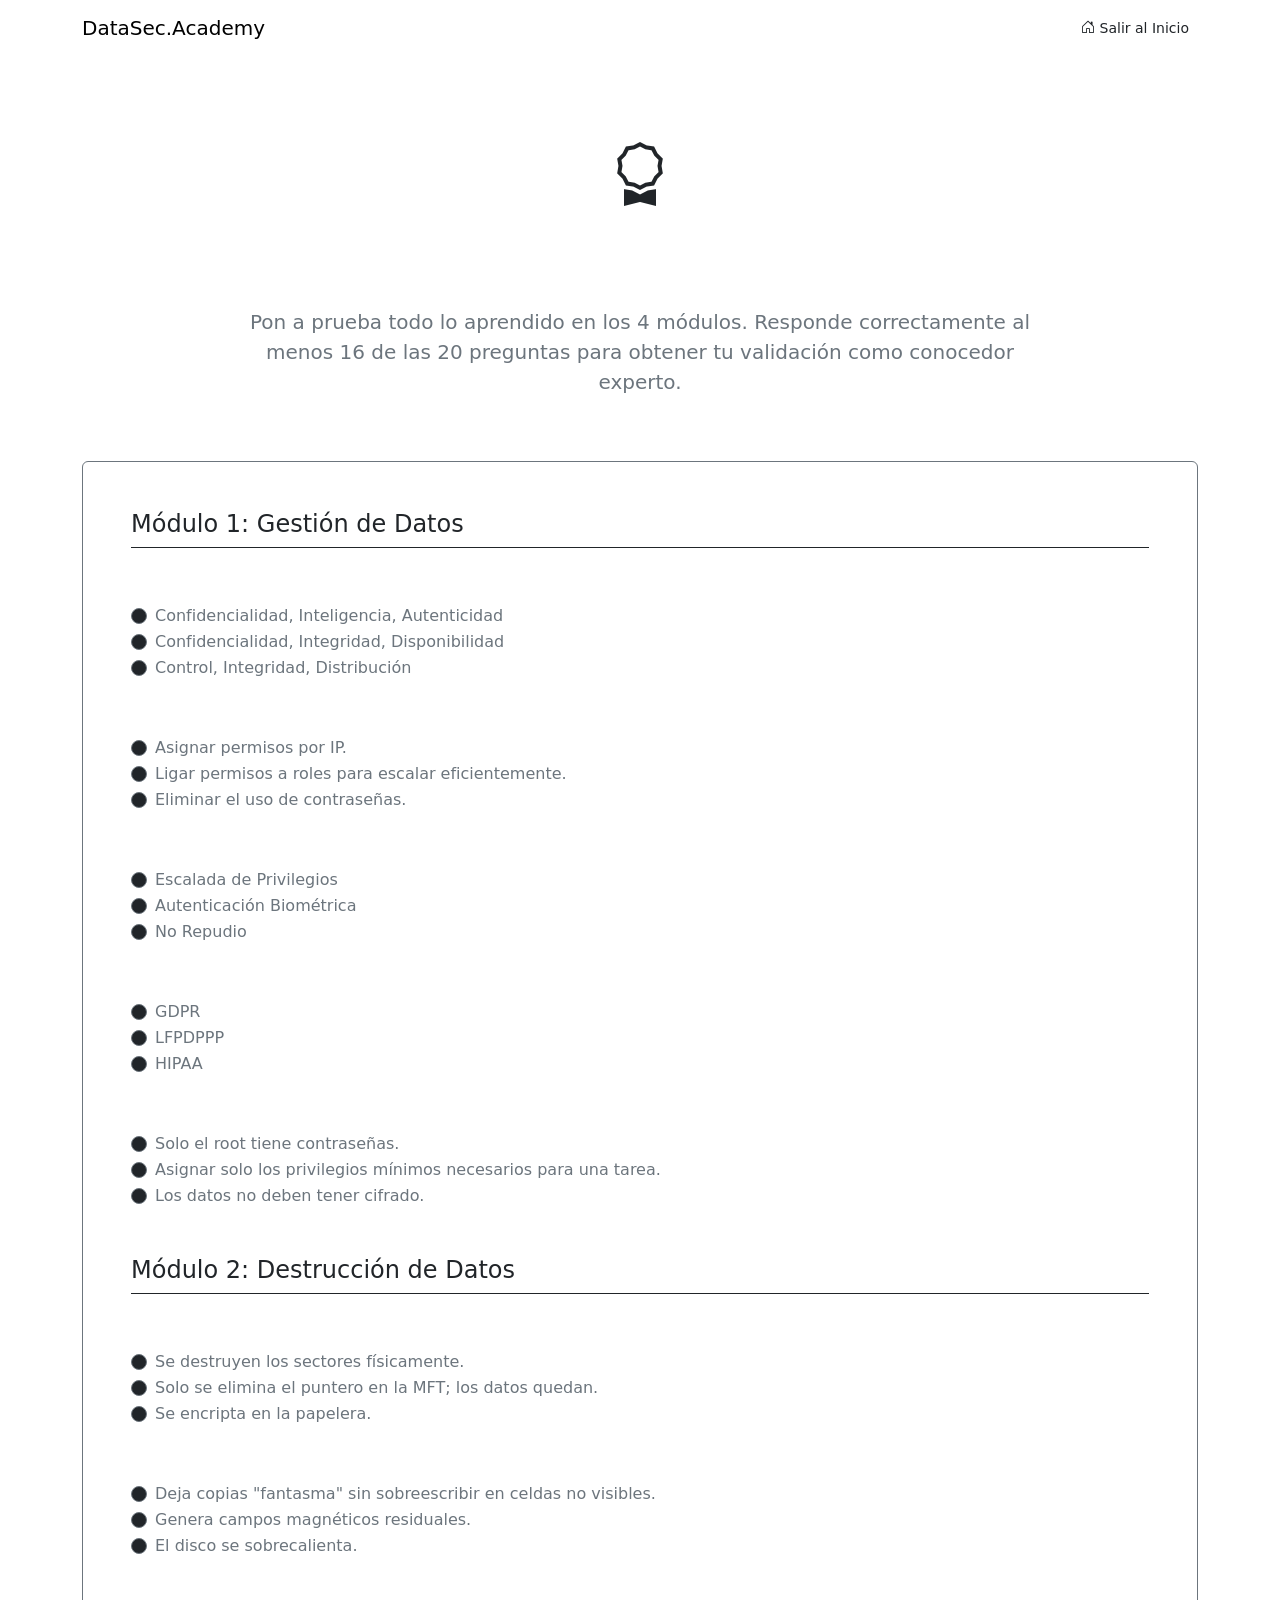
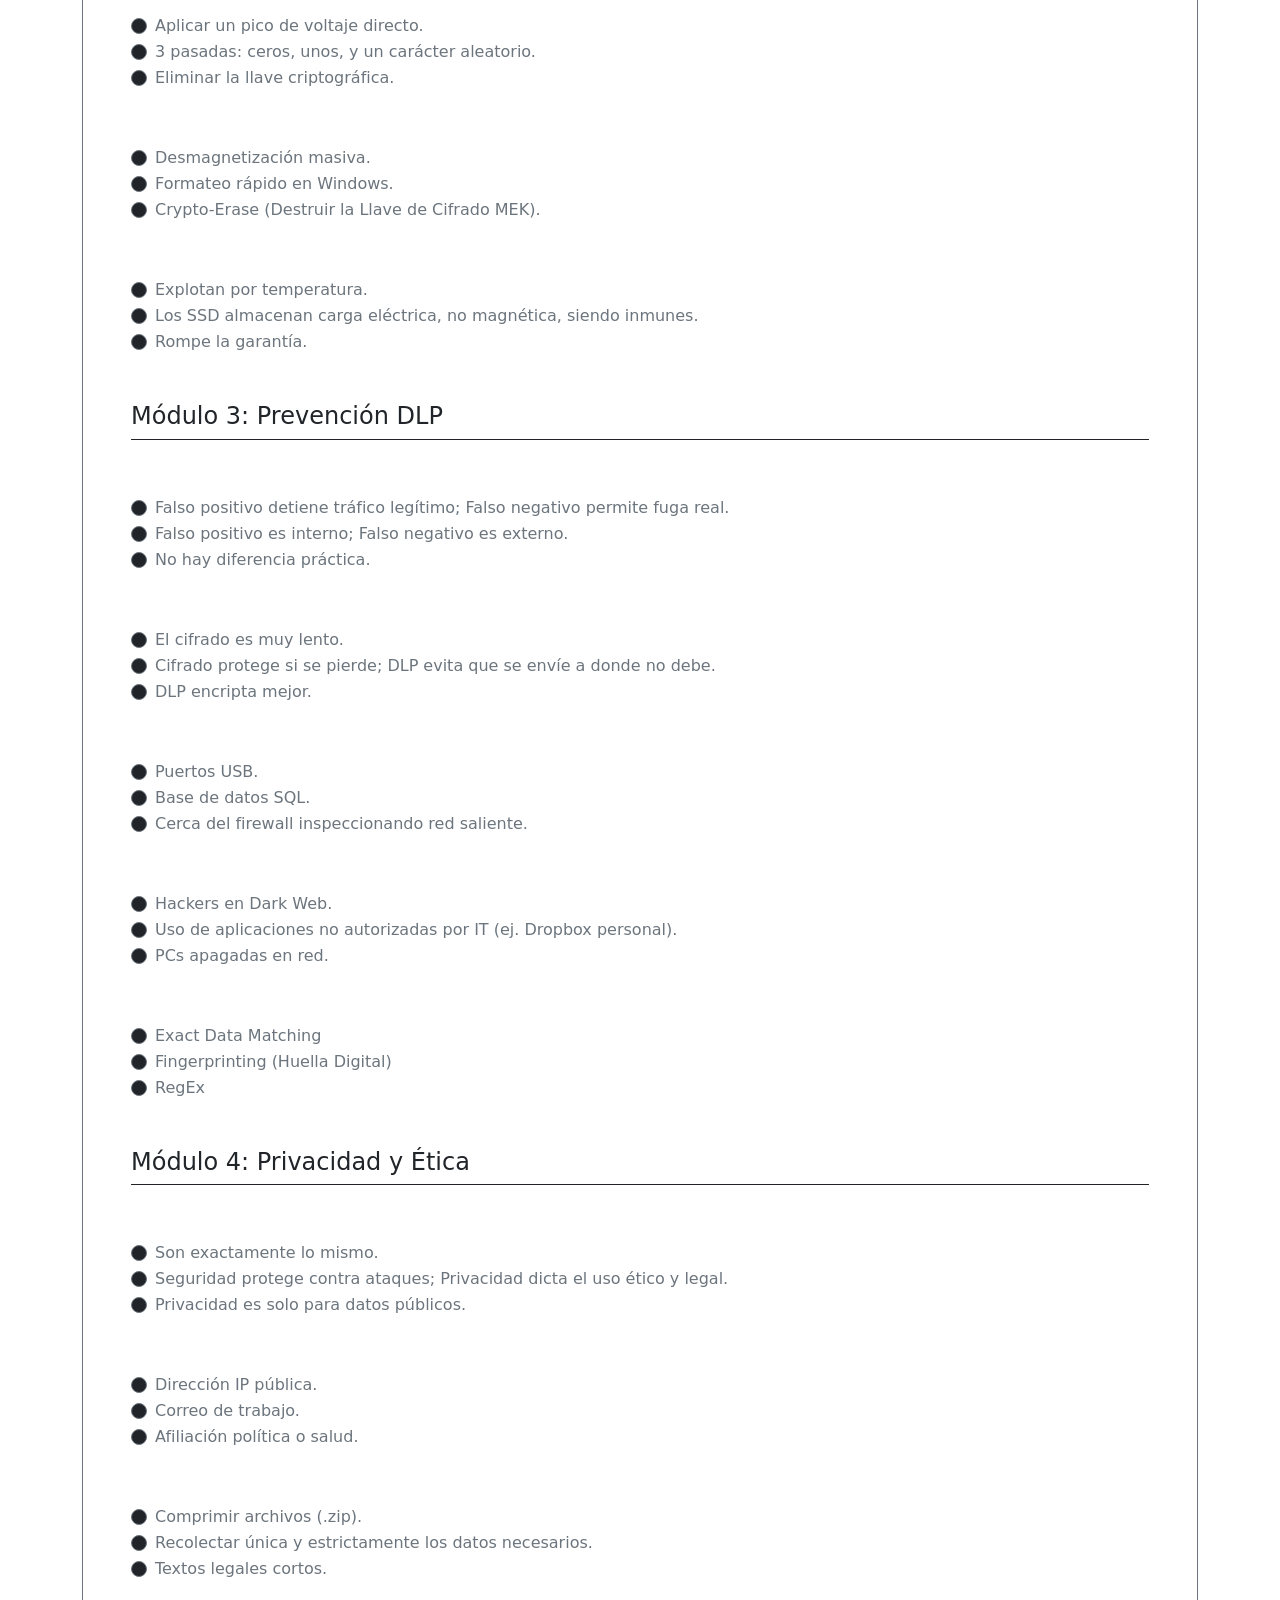
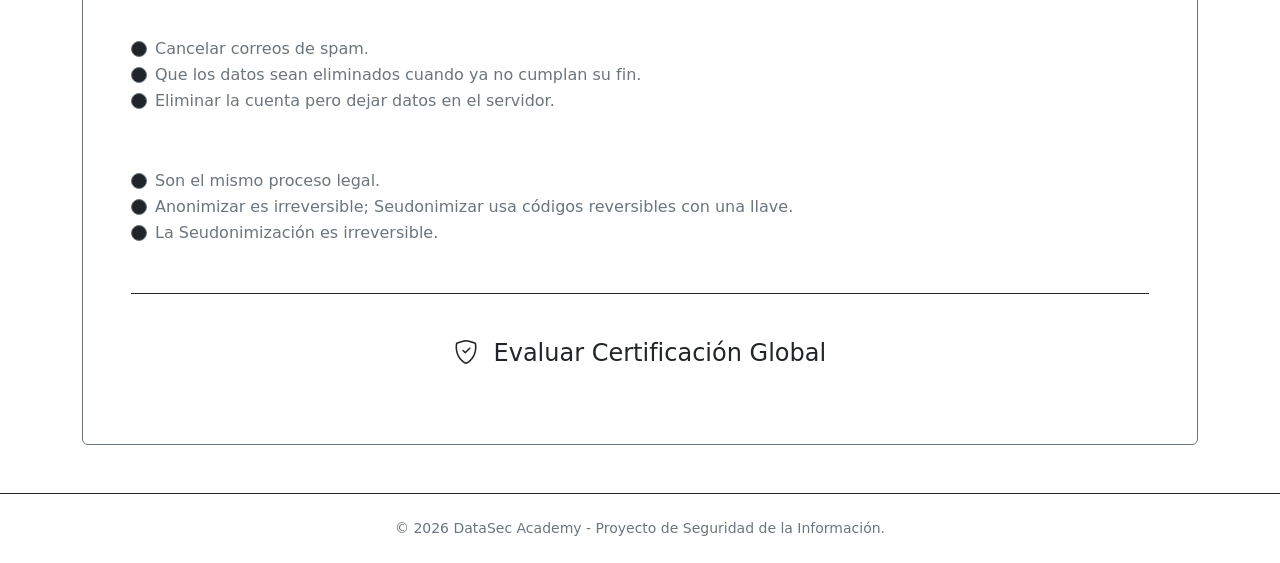
==== examen-final.html @ 7bd1de59 "Versión 1.0: Proyecto final de Seguridad en Gestión de Datos completado" ====
<!DOCTYPE html>
<html lang="es">
<head>
    <meta charset="UTF-8">
    <meta name="viewport" content="width=device-width, initial-scale=1.0">
    <title>Examen Final | DataSec Academy</title>
    <link href="https://cdn.jsdelivr.net/npm/bootstrap@5.3.0/dist/css/bootstrap.min.css" rel="stylesheet">
    <link rel="stylesheet" href="https://cdn.jsdelivr.net/npm/bootstrap-icons@1.11.1/font/bootstrap-icons.css">
    <link rel="stylesheet" href="css/styles.css">
</head>
<body>

    <nav class="navbar navbar-expand-lg sticky-top">
        <div class="container">
            <a class="navbar-brand" href="index.html">DataSec<span class="brand-accent">.Academy</span></a>
            <div class="d-flex ms-auto">
                <a href="index.html" class="btn btn-outline-cyber btn-sm"><i class="bi bi-house-door"></i> Salir al Inicio</a>
            </div>
        </div>
    </nav>

    <header class="container py-5 mt-4 text-center reveal">
        <i class="bi bi-award text-brand-accent" style="font-size: 4rem;"></i>
        <h1 class="display-4 fw-bold text-white mb-3">Examen Final de <span class="brand-accent">Certificación</span></h1>
        <p class="lead text-secondary mx-auto" style="max-width: 800px;">
            Pon a prueba todo lo aprendido en los 4 módulos. Responde correctamente al menos 16 de las 20 preguntas para obtener tu validación como conocedor experto.
        </p>
    </header>

    <main class="container mb-5 reveal">
        <div class="p-4 p-md-5 rounded border border-secondary" style="background-color: var(--bg-surface);">
            <form id="quiz-form-final">
                
                <h4 class="text-brand-accent border-bottom border-dark pb-2 mb-4">Módulo 1: Gestión de Datos</h4>
                <div class="mb-4">
                    <label class="text-white fw-bold mb-2">01. ¿Cuáles son los tres principios de la Tríada CIA?</label>
                    <div class="form-check"><input class="form-check-input bg-dark border-secondary" type="radio" name="fq1" value="a" required> <label class="text-secondary">Confidencialidad, Inteligencia, Autenticidad</label></div>
                    <div class="form-check"><input class="form-check-input bg-dark border-secondary" type="radio" name="fq1" value="b"> <label class="text-secondary">Confidencialidad, Integridad, Disponibilidad</label></div>
                    <div class="form-check"><input class="form-check-input bg-dark border-secondary" type="radio" name="fq1" value="c"> <label class="text-secondary">Control, Integridad, Distribución</label></div>
                </div>
                <div class="mb-4">
                    <label class="text-white fw-bold mb-2">02. ¿Cuál es el objetivo del control de acceso RBAC?</label>
                    <div class="form-check"><input class="form-check-input bg-dark border-secondary" type="radio" name="fq2" value="a" required> <label class="text-secondary">Asignar permisos por IP.</label></div>
                    <div class="form-check"><input class="form-check-input bg-dark border-secondary" type="radio" name="fq2" value="b"> <label class="text-secondary">Ligar permisos a roles para escalar eficientemente.</label></div>
                    <div class="form-check"><input class="form-check-input bg-dark border-secondary" type="radio" name="fq2" value="c"> <label class="text-secondary">Eliminar el uso de contraseñas.</label></div>
                </div>
                <div class="mb-4">
                    <label class="text-white fw-bold mb-2">03. ¿Qué concepto impide que un usuario niegue haber realizado una acción?</label>
                    <div class="form-check"><input class="form-check-input bg-dark border-secondary" type="radio" name="fq3" value="a" required> <label class="text-secondary">Escalada de Privilegios</label></div>
                    <div class="form-check"><input class="form-check-input bg-dark border-secondary" type="radio" name="fq3" value="b"> <label class="text-secondary">Autenticación Biométrica</label></div>
                    <div class="form-check"><input class="form-check-input bg-dark border-secondary" type="radio" name="fq3" value="c"> <label class="text-secondary">No Repudio</label></div>
                </div>
                <div class="mb-4">
                    <label class="text-white fw-bold mb-2">04. ¿Qué marco normativo mexicano rige los datos en posesión de particulares?</label>
                    <div class="form-check"><input class="form-check-input bg-dark border-secondary" type="radio" name="fq4" value="a" required> <label class="text-secondary">GDPR</label></div>
                    <div class="form-check"><input class="form-check-input bg-dark border-secondary" type="radio" name="fq4" value="b"> <label class="text-secondary">LFPDPPP</label></div>
                    <div class="form-check"><input class="form-check-input bg-dark border-secondary" type="radio" name="fq4" value="c"> <label class="text-secondary">HIPAA</label></div>
                </div>
                <div class="mb-5">
                    <label class="text-white fw-bold mb-2">05. ¿Qué dicta el Principio de Menor Privilegio (PoLP)?</label>
                    <div class="form-check"><input class="form-check-input bg-dark border-secondary" type="radio" name="fq5" value="a" required> <label class="text-secondary">Solo el root tiene contraseñas.</label></div>
                    <div class="form-check"><input class="form-check-input bg-dark border-secondary" type="radio" name="fq5" value="b"> <label class="text-secondary">Asignar solo los privilegios mínimos necesarios para una tarea.</label></div>
                    <div class="form-check"><input class="form-check-input bg-dark border-secondary" type="radio" name="fq5" value="c"> <label class="text-secondary">Los datos no deben tener cifrado.</label></div>
                </div>

                <h4 class="text-brand-accent border-bottom border-dark pb-2 mb-4 mt-5">Módulo 2: Destrucción de Datos</h4>
                <div class="mb-4">
                    <label class="text-white fw-bold mb-2">06. A nivel de sistema de archivos, al borrar un archivo...</label>
                    <div class="form-check"><input class="form-check-input bg-dark border-secondary" type="radio" name="fq6" value="a" required> <label class="text-secondary">Se destruyen los sectores físicamente.</label></div>
                    <div class="form-check"><input class="form-check-input bg-dark border-secondary" type="radio" name="fq6" value="b"> <label class="text-secondary">Solo se elimina el puntero en la MFT; los datos quedan.</label></div>
                    <div class="form-check"><input class="form-check-input bg-dark border-secondary" type="radio" name="fq6" value="c"> <label class="text-secondary">Se encripta en la papelera.</label></div>
                </div>
                <div class="mb-4">
                    <label class="text-white fw-bold mb-2">07. ¿Cuál es el riesgo del "Wear Leveling" en SSDs al intentar borrar datos?</label>
                    <div class="form-check"><input class="form-check-input bg-dark border-secondary" type="radio" name="fq7" value="a" required> <label class="text-secondary">Deja copias "fantasma" sin sobreescribir en celdas no visibles.</label></div>
                    <div class="form-check"><input class="form-check-input bg-dark border-secondary" type="radio" name="fq7" value="b"> <label class="text-secondary">Genera campos magnéticos residuales.</label></div>
                    <div class="form-check"><input class="form-check-input bg-dark border-secondary" type="radio" name="fq7" value="c"> <label class="text-secondary">El disco se sobrecalienta.</label></div>
                </div>
                <div class="mb-4">
                    <label class="text-white fw-bold mb-2">08. El estándar de sobreescritura DoD 5220.22-M consiste en:</label>
                    <div class="form-check"><input class="form-check-input bg-dark border-secondary" type="radio" name="fq8" value="a" required> <label class="text-secondary">Aplicar un pico de voltaje directo.</label></div>
                    <div class="form-check"><input class="form-check-input bg-dark border-secondary" type="radio" name="fq8" value="b"> <label class="text-secondary">3 pasadas: ceros, unos, y un carácter aleatorio.</label></div>
                    <div class="form-check"><input class="form-check-input bg-dark border-secondary" type="radio" name="fq8" value="c"> <label class="text-secondary">Eliminar la llave criptográfica.</label></div>
                </div>
                <div class="mb-4">
                    <label class="text-white fw-bold mb-2">09. El método más rápido para sanitizar un disco moderno cifrado (SED) es:</label>
                    <div class="form-check"><input class="form-check-input bg-dark border-secondary" type="radio" name="fq9" value="a" required> <label class="text-secondary">Desmagnetización masiva.</label></div>
                    <div class="form-check"><input class="form-check-input bg-dark border-secondary" type="radio" name="fq9" value="b"> <label class="text-secondary">Formateo rápido en Windows.</label></div>
                    <div class="form-check"><input class="form-check-input bg-dark border-secondary" type="radio" name="fq9" value="c"> <label class="text-secondary">Crypto-Erase (Destruir la Llave de Cifrado MEK).</label></div>
                </div>
                <div class="mb-5">
                    <label class="text-white fw-bold mb-2">10. ¿Por qué NO usar un Desmagnetizador (Degausser) en un SSD?</label>
                    <div class="form-check"><input class="form-check-input bg-dark border-secondary" type="radio" name="fq10" value="a" required> <label class="text-secondary">Explotan por temperatura.</label></div>
                    <div class="form-check"><input class="form-check-input bg-dark border-secondary" type="radio" name="fq10" value="b"> <label class="text-secondary">Los SSD almacenan carga eléctrica, no magnética, siendo inmunes.</label></div>
                    <div class="form-check"><input class="form-check-input bg-dark border-secondary" type="radio" name="fq10" value="c"> <label class="text-secondary">Rompe la garantía.</label></div>
                </div>

                <h4 class="text-brand-accent border-bottom border-dark pb-2 mb-4 mt-5">Módulo 3: Prevención DLP</h4>
                <div class="mb-4">
                    <label class="text-white fw-bold mb-2">11. Diferencia entre falso positivo y falso negativo en DLP:</label>
                    <div class="form-check"><input class="form-check-input bg-dark border-secondary" type="radio" name="fq11" value="a" required> <label class="text-secondary">Falso positivo detiene tráfico legítimo; Falso negativo permite fuga real.</label></div>
                    <div class="form-check"><input class="form-check-input bg-dark border-secondary" type="radio" name="fq11" value="b"> <label class="text-secondary">Falso positivo es interno; Falso negativo es externo.</label></div>
                    <div class="form-check"><input class="form-check-input bg-dark border-secondary" type="radio" name="fq11" value="c"> <label class="text-secondary">No hay diferencia práctica.</label></div>
                </div>
                <div class="mb-4">
                    <label class="text-white fw-bold mb-2">12. Relación entre Cifrado y DLP:</label>
                    <div class="form-check"><input class="form-check-input bg-dark border-secondary" type="radio" name="fq12" value="a" required> <label class="text-secondary">El cifrado es muy lento.</label></div>
                    <div class="form-check"><input class="form-check-input bg-dark border-secondary" type="radio" name="fq12" value="b"> <label class="text-secondary">Cifrado protege si se pierde; DLP evita que se envíe a donde no debe.</label></div>
                    <div class="form-check"><input class="form-check-input bg-dark border-secondary" type="radio" name="fq12" value="c"> <label class="text-secondary">DLP encripta mejor.</label></div>
                </div>
                <div class="mb-4">
                    <label class="text-white fw-bold mb-2">13. Para monitorear "Data in Motion", un sensor de DLP va en:</label>
                    <div class="form-check"><input class="form-check-input bg-dark border-secondary" type="radio" name="fq13" value="a" required> <label class="text-secondary">Puertos USB.</label></div>
                    <div class="form-check"><input class="form-check-input bg-dark border-secondary" type="radio" name="fq13" value="b"> <label class="text-secondary">Base de datos SQL.</label></div>
                    <div class="form-check"><input class="form-check-input bg-dark border-secondary" type="radio" name="fq13" value="c"> <label class="text-secondary">Cerca del firewall inspeccionando red saliente.</label></div>
                </div>
                <div class="mb-4">
                    <label class="text-white fw-bold mb-2">14. ¿Qué es el "Shadow IT"?</label>
                    <div class="form-check"><input class="form-check-input bg-dark border-secondary" type="radio" name="fq14" value="a" required> <label class="text-secondary">Hackers en Dark Web.</label></div>
                    <div class="form-check"><input class="form-check-input bg-dark border-secondary" type="radio" name="fq14" value="b"> <label class="text-secondary">Uso de aplicaciones no autorizadas por IT (ej. Dropbox personal).</label></div>
                    <div class="form-check"><input class="form-check-input bg-dark border-secondary" type="radio" name="fq14" value="c"> <label class="text-secondary">PCs apagadas en red.</label></div>
                </div>
                <div class="mb-5">
                    <label class="text-white fw-bold mb-2">15. Técnica que crea un hash de un documento maestro para detectar filtraciones:</label>
                    <div class="form-check"><input class="form-check-input bg-dark border-secondary" type="radio" name="fq15" value="a" required> <label class="text-secondary">Exact Data Matching</label></div>
                    <div class="form-check"><input class="form-check-input bg-dark border-secondary" type="radio" name="fq15" value="b"> <label class="text-secondary">Fingerprinting (Huella Digital)</label></div>
                    <div class="form-check"><input class="form-check-input bg-dark border-secondary" type="radio" name="fq15" value="c"> <label class="text-secondary">RegEx</label></div>
                </div>

                <h4 class="text-brand-accent border-bottom border-dark pb-2 mb-4 mt-5">Módulo 4: Privacidad y Ética</h4>
                <div class="mb-4">
                    <label class="text-white fw-bold mb-2">16. Diferencia entre Seguridad y Privacidad:</label>
                    <div class="form-check"><input class="form-check-input bg-dark border-secondary" type="radio" name="fq16" value="a" required> <label class="text-secondary">Son exactamente lo mismo.</label></div>
                    <div class="form-check"><input class="form-check-input bg-dark border-secondary" type="radio" name="fq16" value="b"> <label class="text-secondary">Seguridad protege contra ataques; Privacidad dicta el uso ético y legal.</label></div>
                    <div class="form-check"><input class="form-check-input bg-dark border-secondary" type="radio" name="fq16" value="c"> <label class="text-secondary">Privacidad es solo para datos públicos.</label></div>
                </div>
                <div class="mb-4">
                    <label class="text-white fw-bold mb-2">17. Ejemplo de "Dato Sensible":</label>
                    <div class="form-check"><input class="form-check-input bg-dark border-secondary" type="radio" name="fq17" value="a" required> <label class="text-secondary">Dirección IP pública.</label></div>
                    <div class="form-check"><input class="form-check-input bg-dark border-secondary" type="radio" name="fq17" value="b"> <label class="text-secondary">Correo de trabajo.</label></div>
                    <div class="form-check"><input class="form-check-input bg-dark border-secondary" type="radio" name="fq17" value="c"> <label class="text-secondary">Afiliación política o salud.</label></div>
                </div>
                <div class="mb-4">
                    <label class="text-white fw-bold mb-2">18. En Privacy by Design, "Minimización" significa:</label>
                    <div class="form-check"><input class="form-check-input bg-dark border-secondary" type="radio" name="fq18" value="a" required> <label class="text-secondary">Comprimir archivos (.zip).</label></div>
                    <div class="form-check"><input class="form-check-input bg-dark border-secondary" type="radio" name="fq18" value="b"> <label class="text-secondary">Recolectar única y estrictamente los datos necesarios.</label></div>
                    <div class="form-check"><input class="form-check-input bg-dark border-secondary" type="radio" name="fq18" value="c"> <label class="text-secondary">Textos legales cortos.</label></div>
                </div>
                <div class="mb-4">
                    <label class="text-white fw-bold mb-2">19. En los derechos ARCO, "Cancelación" permite:</label>
                    <div class="form-check"><input class="form-check-input bg-dark border-secondary" type="radio" name="fq19" value="a" required> <label class="text-secondary">Cancelar correos de spam.</label></div>
                    <div class="form-check"><input class="form-check-input bg-dark border-secondary" type="radio" name="fq19" value="b"> <label class="text-secondary">Que los datos sean eliminados cuando ya no cumplan su fin.</label></div>
                    <div class="form-check"><input class="form-check-input bg-dark border-secondary" type="radio" name="fq19" value="c"> <label class="text-secondary">Eliminar la cuenta pero dejar datos en el servidor.</label></div>
                </div>
                <div class="mb-4">
                    <label class="text-white fw-bold mb-2">20. Diferencia entre Anonimización y Seudonimización:</label>
                    <div class="form-check"><input class="form-check-input bg-dark border-secondary" type="radio" name="fq20" value="a" required> <label class="text-secondary">Son el mismo proceso legal.</label></div>
                    <div class="form-check"><input class="form-check-input bg-dark border-secondary" type="radio" name="fq20" value="b"> <label class="text-secondary">Anonimizar es irreversible; Seudonimizar usa códigos reversibles con una llave.</label></div>
                    <div class="form-check"><input class="form-check-input bg-dark border-secondary" type="radio" name="fq20" value="c"> <label class="text-secondary">La Seudonimización es irreversible.</label></div>
                </div>

                <div class="text-center mt-5 pt-3 border-top border-dark">
                    <button type="submit" class="btn btn-cyber px-5 py-4 fs-4 w-100"><i class="bi bi-shield-check me-2"></i> Evaluar Certificación Global</button>
                </div>
            </form>
            
            <div id="quiz-result-final" class="d-none"></div>
        </div>
    </main>

    <footer class="text-center py-4 border-top mt-auto" style="border-color: var(--border-color) !important; background-color: var(--bg-main);">
        <div class="container">
            <p class="text-secondary small mb-0">&copy; 2026 DataSec Academy - Proyecto de Seguridad de la Información.</p>
        </div>
    </footer>

    <script src="https://cdn.jsdelivr.net/npm/bootstrap@5.3.0/dist/js/bootstrap.bundle.min.js"></script>
    <script src="js/main.js"></script>
</body>
</html>
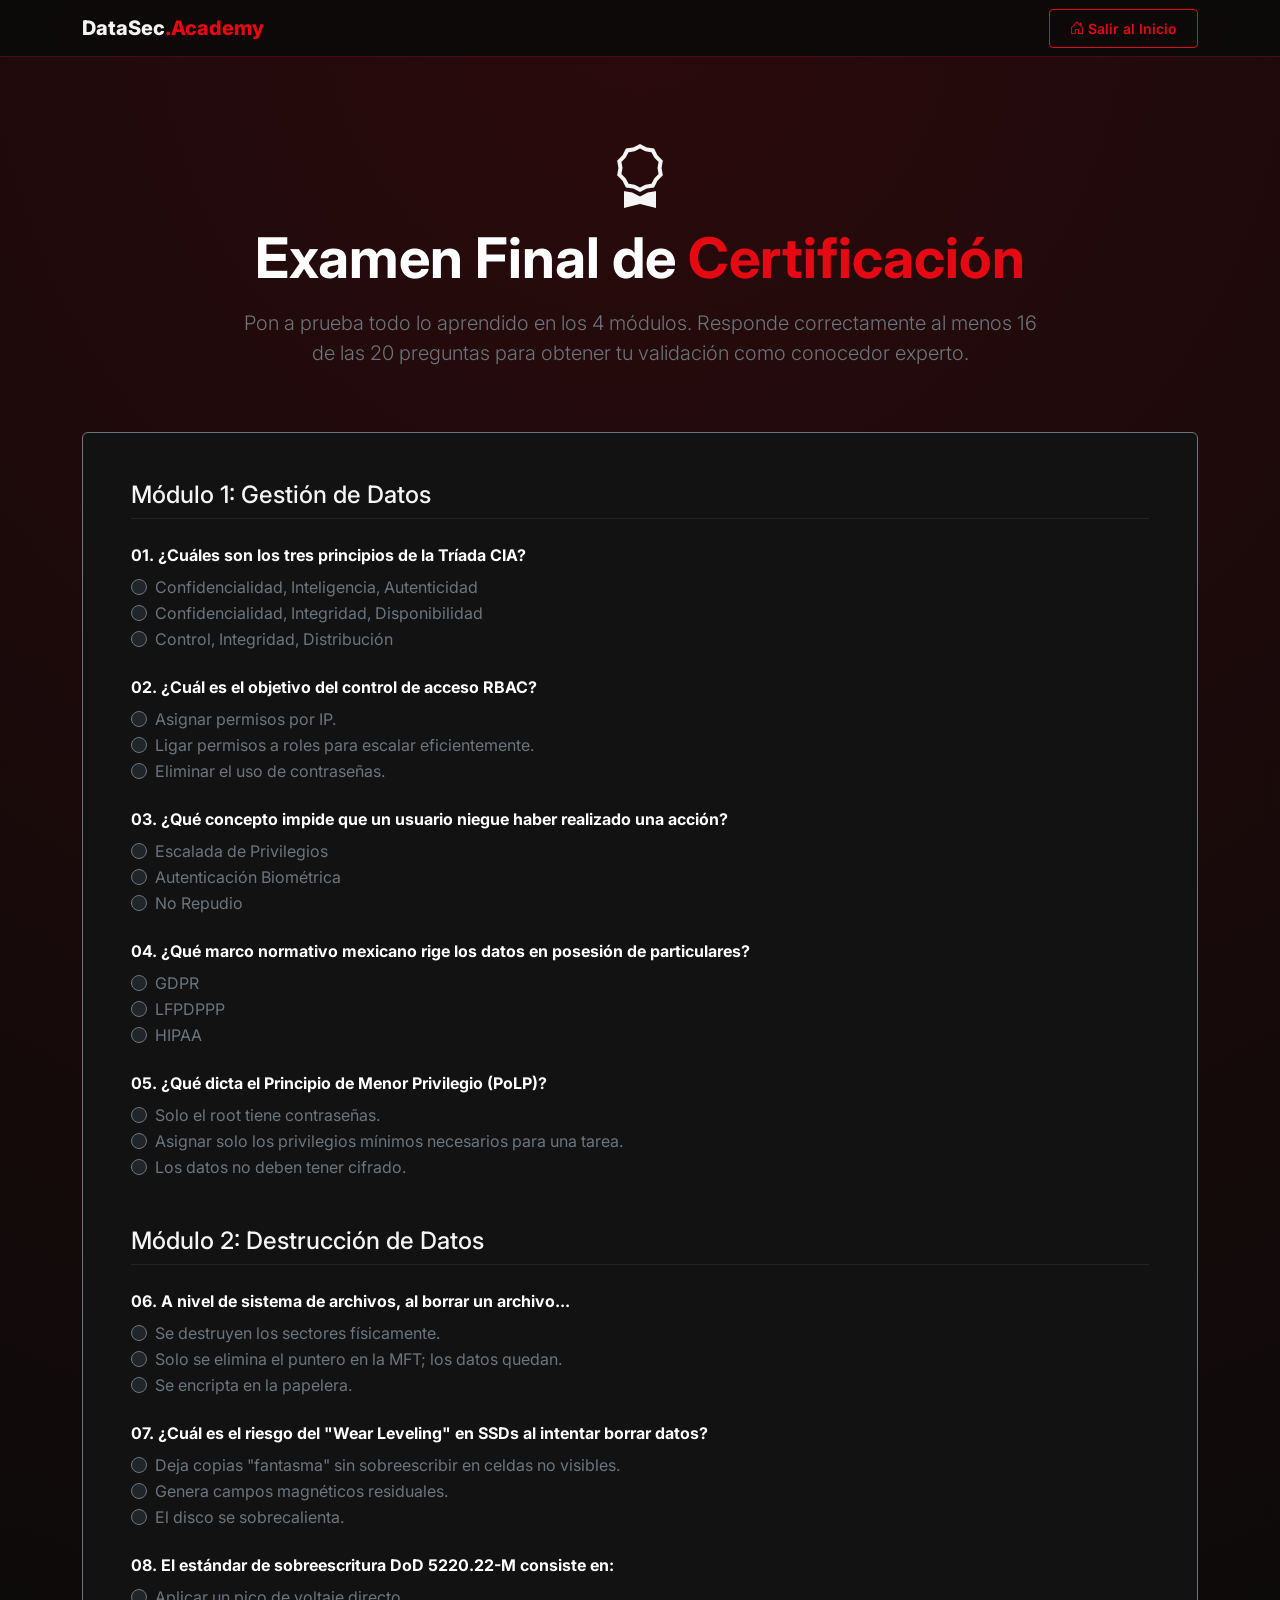
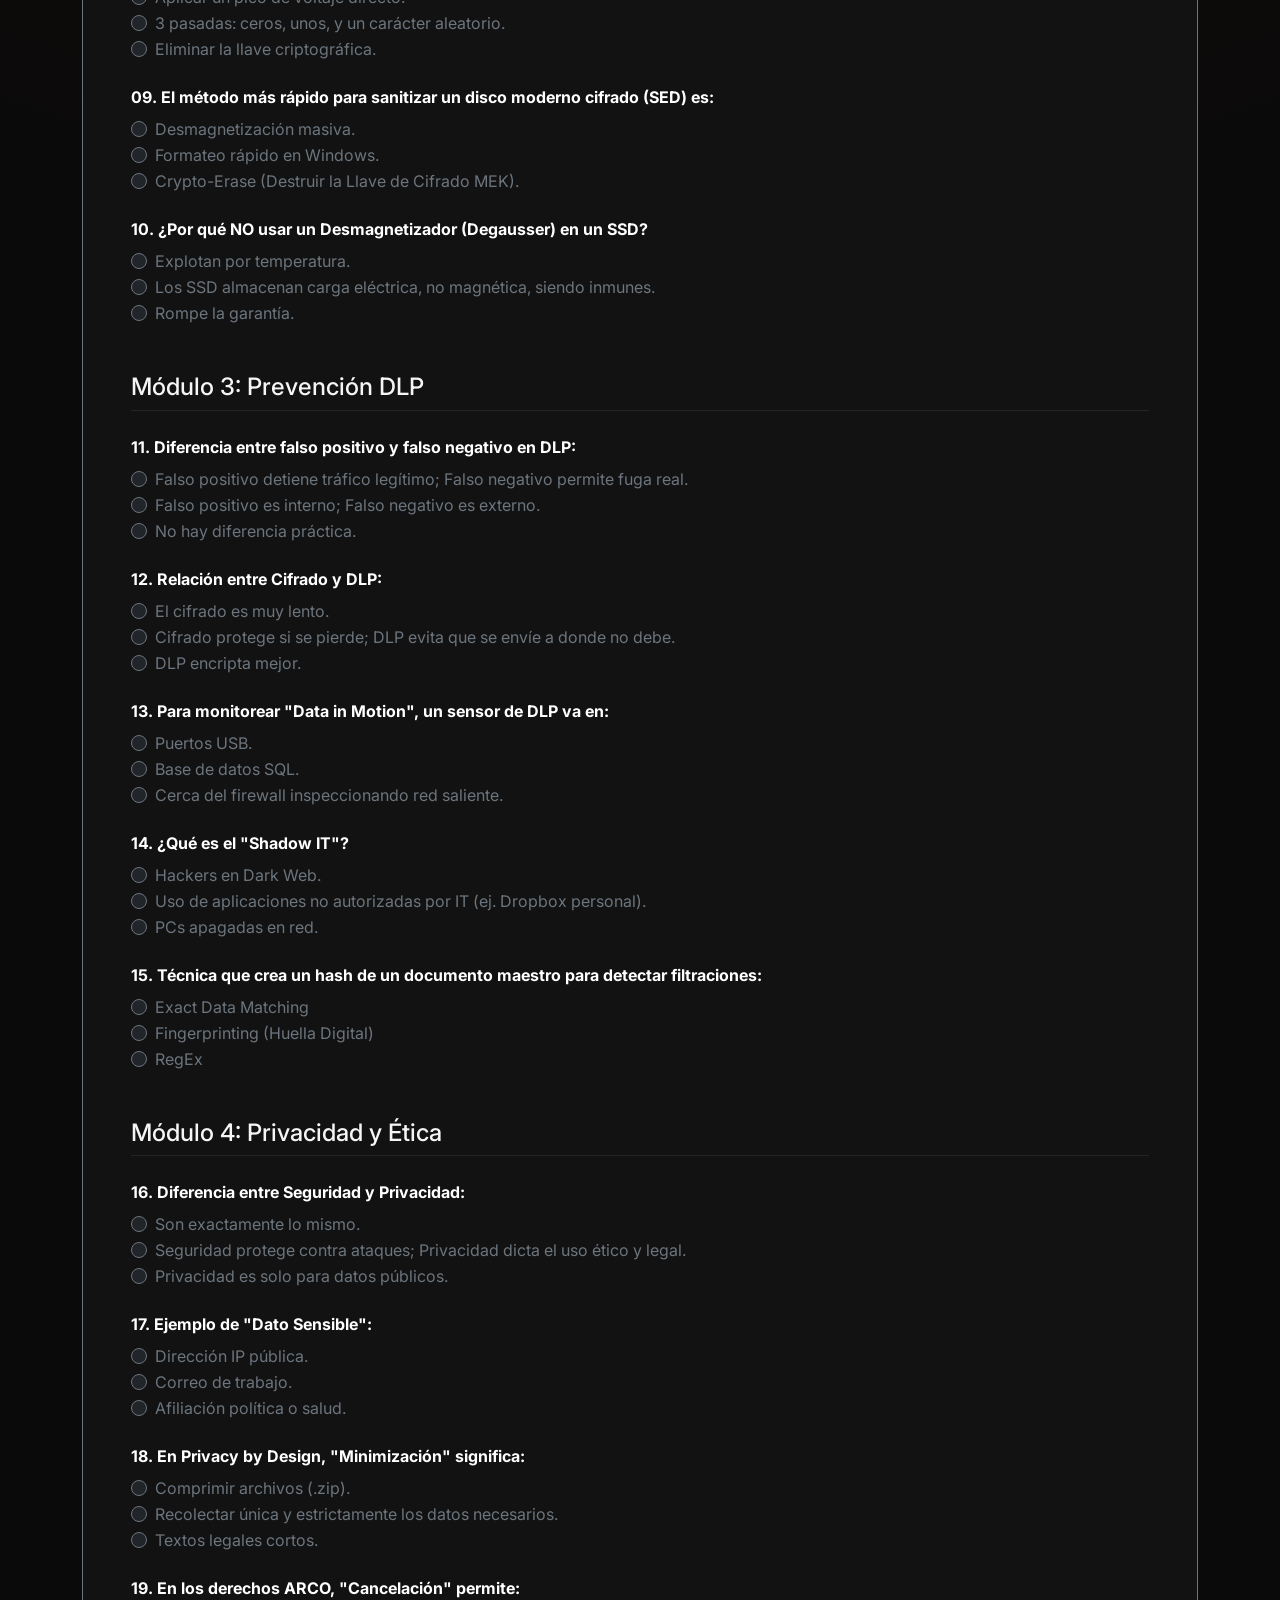
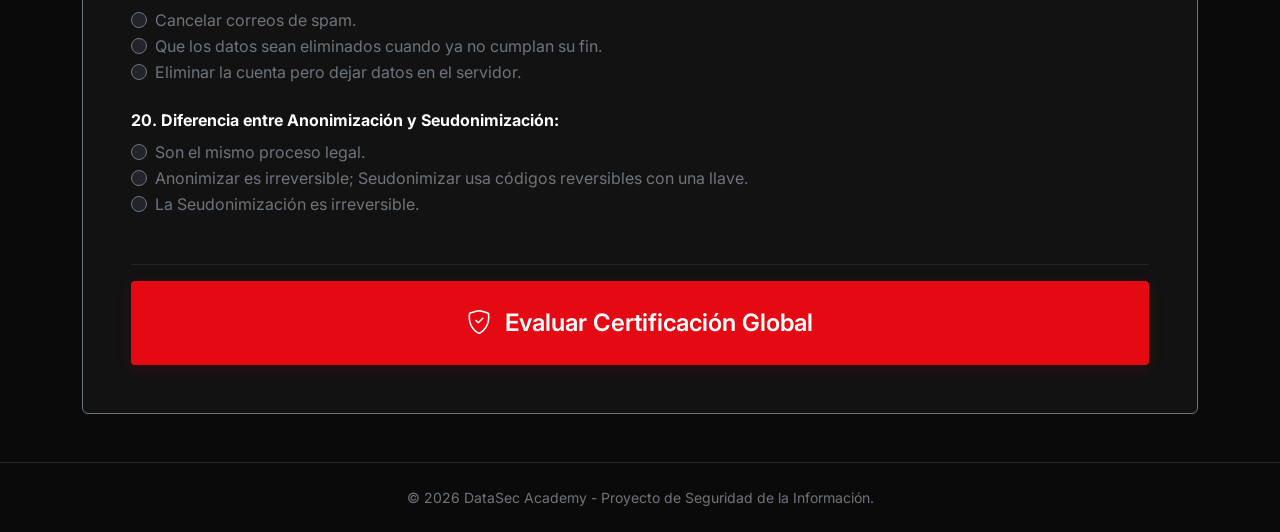
==== commit 95ceb895: "Update greeting from 'Hello' to 'Goodbye'" ====
--- a/examen-final.html
+++ b/examen-final.html
@@ -1,6 +1,7 @@
 <!DOCTYPE html>
 <html lang="es">
 <head>
+    <link rel="icon" type="image/x-icon" href="favicon.ico">
     <meta charset="UTF-8">
     <meta name="viewport" content="width=device-width, initial-scale=1.0">
     <title>Examen Final | DataSec Academy</title>
@@ -177,4 +178,4 @@
     <script src="https://cdn.jsdelivr.net/npm/bootstrap@5.3.0/dist/js/bootstrap.bundle.min.js"></script>
     <script src="js/main.js"></script>
 </body>
-</html>+</html>
--- a/css/styles.css
+++ b/css/styles.css
@@ -0,0 +1,188 @@
+/* Data Security Academy */
+@import url('https://fonts.googleapis.com/css2?family=Fira+Code:wght@400;600&family=Inter:wght@300;400;600;800&display=swap');
+
+html {
+    scroll-behavior: smooth; 
+}
+
+:root {
+    --bg-main: #0a0a0a;
+    --bg-surface: #121212;
+    --bg-surface-hover: #1a1a1a;
+    --border-color: #2a2a2a;
+    --accent-red: #E50914;
+    --accent-red-hover: #f6131d;
+    --accent-glow: rgba(229, 9, 20, 0.15);
+    --text-primary: #f5f5f5;
+    --text-secondary: #a3a3a3;
+    --font-ui: 'Inter', sans-serif;
+    --font-mono: 'Fira Code', monospace;
+}
+
+body {
+    background-color: var(--bg-main);
+    color: var(--text-primary);
+    font-family: var(--font-ui);
+    -webkit-font-smoothing: antialiased;
+    background-image: radial-gradient(circle at 50% 0%, var(--accent-glow) 0%, transparent 50%);
+}
+
+/* --- Clases de Animación (Scroll) --- */
+.reveal {
+    opacity: 0;
+    transform: translateY(40px);
+    transition: all 0.8s cubic-bezier(0.5, 0, 0, 1);
+}
+.reveal.active {
+    opacity: 1;
+    transform: translateY(0);
+}
+
+/* --- Navegación Esmerilada --- */
+.navbar {
+    background: rgba(10, 10, 10, 0.85) !important;
+    backdrop-filter: blur(12px);
+    border-bottom: 1px solid rgba(229, 9, 20, 0.3);
+}
+.navbar-brand { font-weight: 800; color: var(--text-primary) !important; }
+.brand-accent { color: var(--accent-red); }
+.nav-link { font-weight: 600; color: var(--text-secondary) !important; }
+.nav-link:hover { color: var(--accent-red) !important; text-shadow: 0 0 10px var(--accent-glow); }
+
+/* --- Secciones de Pantalla Completa --- */
+.fullscreen-section {
+    min-height: 100vh;
+    display: flex;
+    flex-direction: column;
+    justify-content: center;
+    padding-top: 80px;
+    padding-bottom: 40px;
+}
+
+/* --- Hero Section --- */
+.hero-title { font-size: 4rem; font-weight: 800; line-height: 1.1; letter-spacing: -1.5px; }
+
+/* --- Tarjetas de Módulos --- */
+.module-card {
+    background-color: var(--bg-surface);
+    border: 1px solid var(--border-color);
+    border-left: 3px solid transparent;
+    border-radius: 8px;
+    padding: 24px;
+    height: 100%;
+    transition: all 0.3s ease;
+}
+.module-card:hover {
+    border-color: var(--border-color);
+    border-left: 3px solid var(--accent-red);
+    transform: translateX(5px);
+    box-shadow: 10px 10px 30px rgba(0,0,0,0.5);
+    background-color: var(--bg-surface-hover);
+}
+.module-badge {
+    background: rgba(229, 9, 20, 0.1);
+    color: var(--accent-red);
+    font-size: 0.75rem;
+    padding: 4px 10px;
+    border-radius: 4px;
+    font-weight: 600;
+    display: inline-block;
+    margin-bottom: 15px;
+    border: 1px solid rgba(229, 9, 20, 0.3);
+}
+
+/* --- Botones --- */
+.btn-cyber {
+    background-color: var(--accent-red);
+    color: #fff;
+    font-weight: 600;
+    border: none;
+    padding: 10px 24px;
+    border-radius: 4px;
+    transition: all 0.2s;
+    box-shadow: 0 4px 15px var(--accent-glow);
+}
+.btn-cyber:hover { background-color: var(--accent-red-hover); color: #fff; transform: translateY(-2px); }
+.btn-outline-cyber {
+    background-color: transparent;
+    color: var(--accent-red);
+    border: 1px solid var(--accent-red);
+    font-weight: 600;
+    padding: 8px 20px;
+    border-radius: 4px;
+    transition: all 0.2s;
+}
+.btn-outline-cyber:hover { background: var(--accent-glow); color: var(--accent-red-hover); }
+
+/* --- Terminal Workspace --- */
+.terminal-window {
+    background-color: #050505;
+    border: 1px solid var(--border-color);
+    border-radius: 6px;
+    box-shadow: 0 20px 50px rgba(0,0,0,0.8);
+}
+.terminal-header {
+    background-color: var(--bg-surface);
+    padding: 12px 15px;
+    border-bottom: 1px solid var(--border-color);
+    display: flex;
+    align-items: center;
+}
+.terminal-body {
+    padding: 20px;
+    font-family: var(--font-mono);
+    color: var(--text-secondary);
+    font-size: 0.95rem;
+    min-height: 250px;
+}
+.terminal-prompt { color: var(--accent-red); margin-right: 8px; font-weight: bold; }
+.terminal-input { background: transparent; border: none; color: var(--text-primary); font-family: var(--font-mono); outline: none; width: 80%; }
+
+/* --- Tabla Syslog (Auditoría) --- */
+.audit-container {
+    background: var(--bg-surface);
+    border: 1px solid var(--border-color);
+    border-radius: 8px;
+    padding: 20px;
+    box-shadow: 0 10px 30px rgba(0,0,0,0.5);
+}
+.table-logs { margin: 0; color: var(--text-secondary); font-family: var(--font-mono); font-size: 0.9rem; }
+.table-logs thead th {
+    background: transparent;
+    color: var(--text-primary);
+    text-transform: uppercase;
+    letter-spacing: 1px;
+    font-size: 0.8rem;
+    border-bottom: 2px solid var(--border-color);
+    padding-bottom: 15px;
+}
+.table-logs tbody tr {
+    border-bottom: 1px solid rgba(255,255,255,0.05);
+    transition: background 0.2s;
+}
+.table-logs tbody tr:hover { background: rgba(229, 9, 20, 0.05); cursor: crosshair; }
+.table-logs td { padding: 15px 10px; vertical-align: middle; border: none; }
+.badge-log { font-family: var(--font-ui); font-size: 0.75rem; letter-spacing: 0.5px; padding: 6px 10px; border-radius: 4px; }
+
+/* --- Espacios Publicitarios --- */
+.ad-container {
+    background-color: var(--bg-surface);
+    border: 1px dashed var(--border-color);
+    border-radius: 4px;
+    padding: 20px;
+    text-align: center;
+    color: var(--text-secondary);
+    font-family: var(--font-mono);
+    font-size: 0.85rem;
+    margin: 2rem auto;
+    max-width: 100%;
+    display: flex;
+    align-items: center;
+    justify-content: center;
+    min-height: 90px;
+    transition: border-color 0.3s ease;
+}
+
+.ad-container:hover {
+    border-color: rgba(255, 255, 255, 0.2);
+}
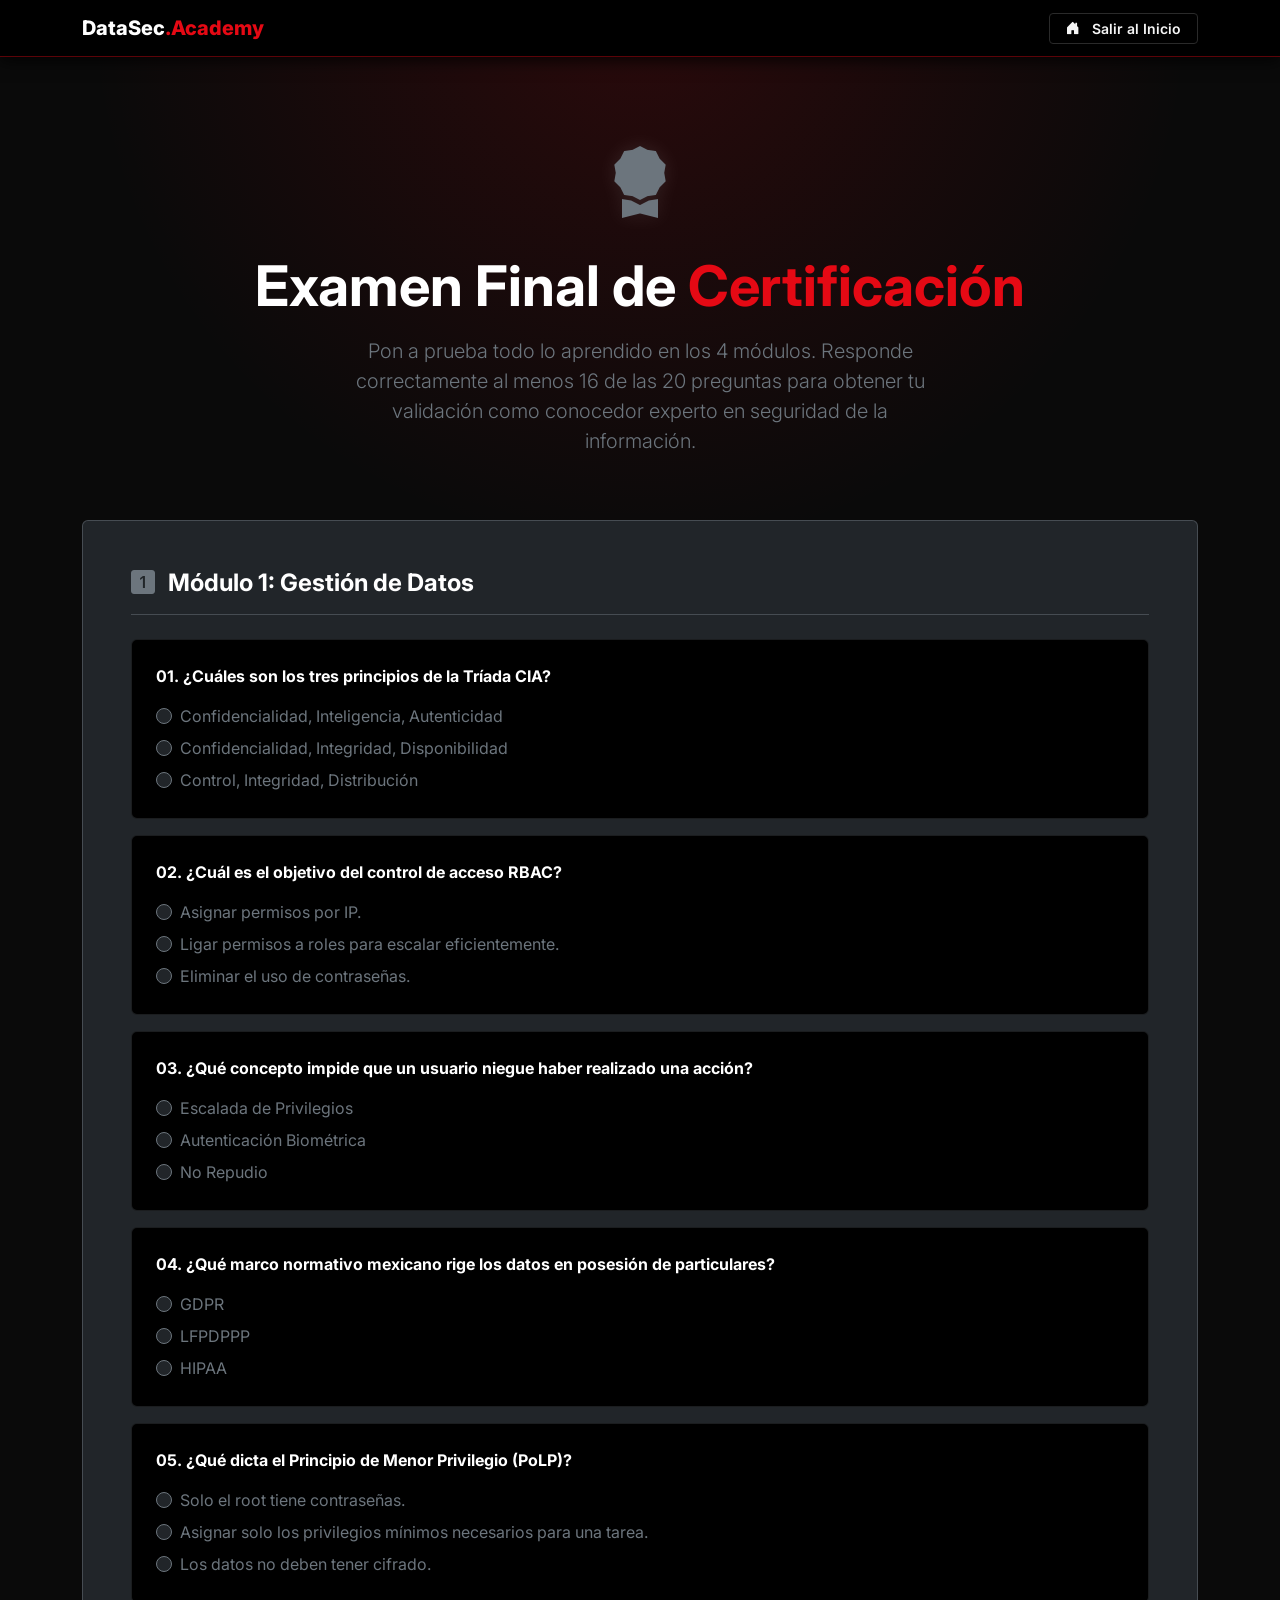
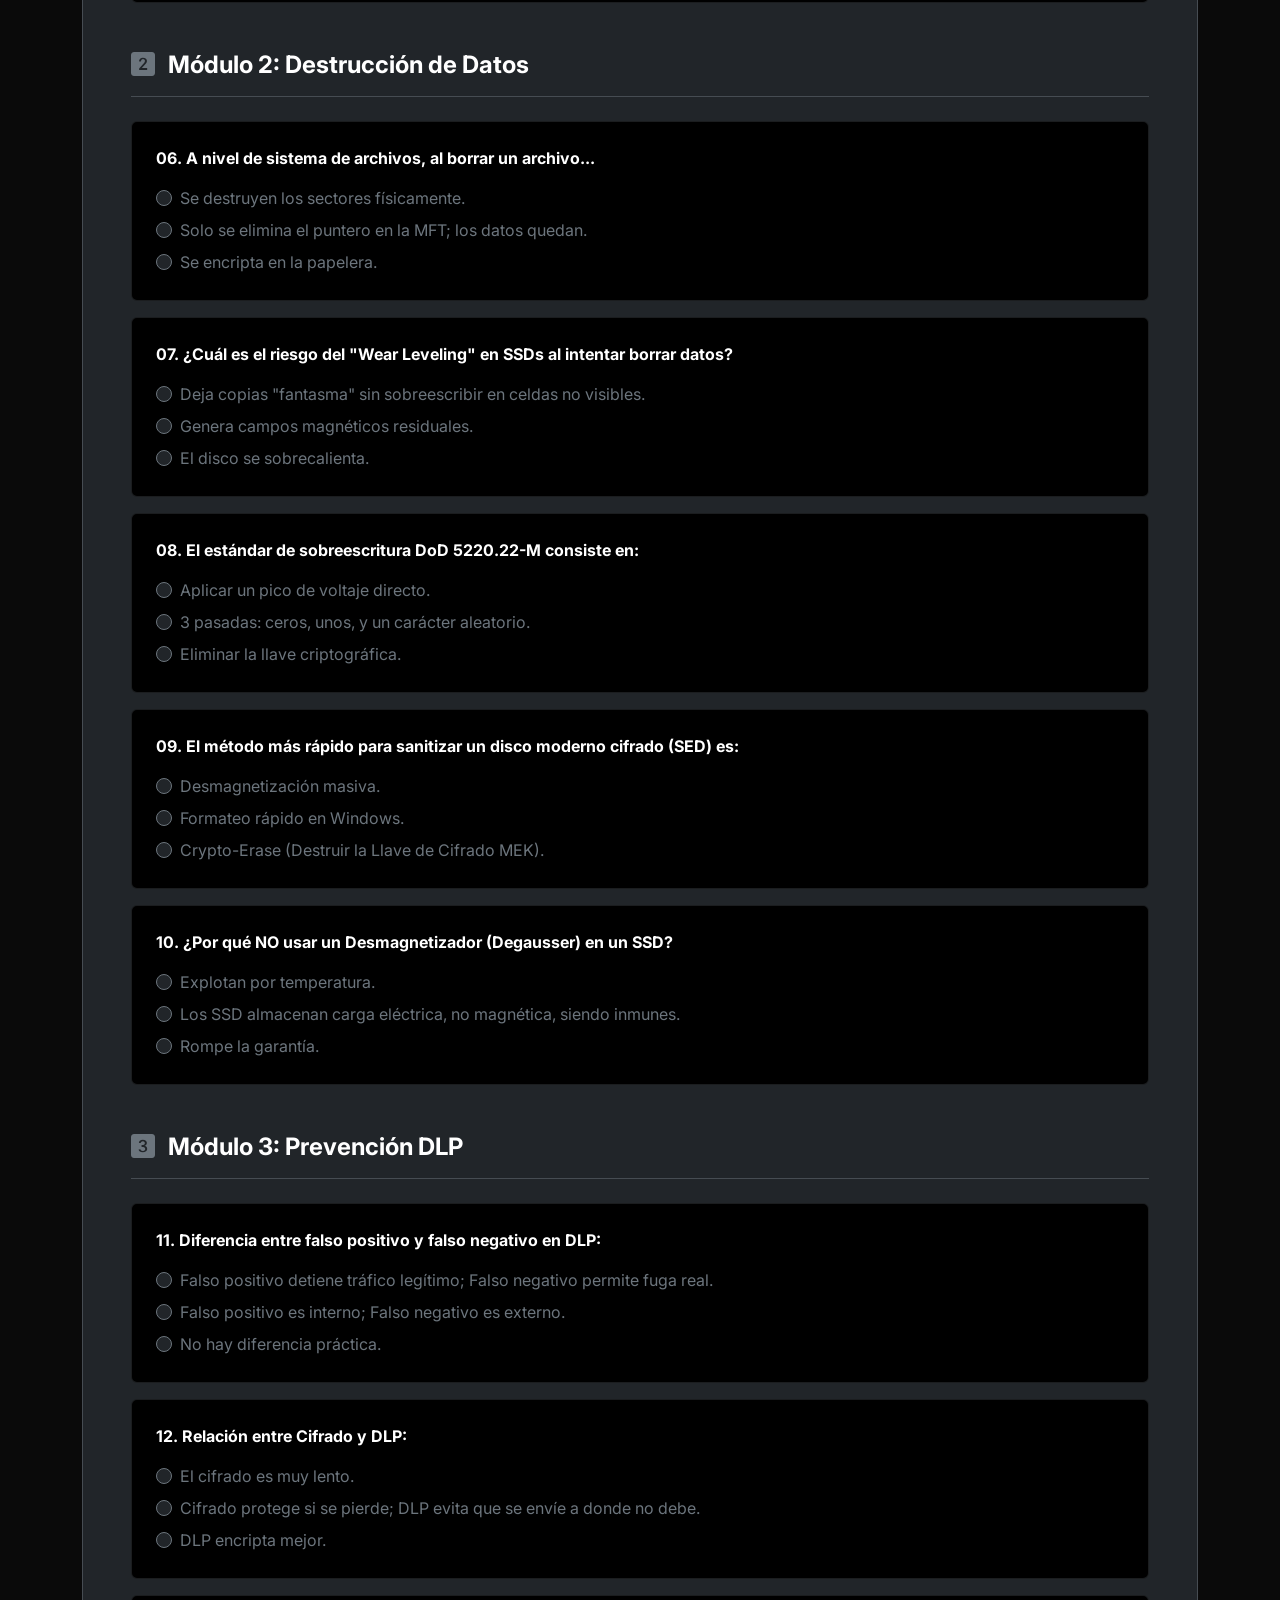
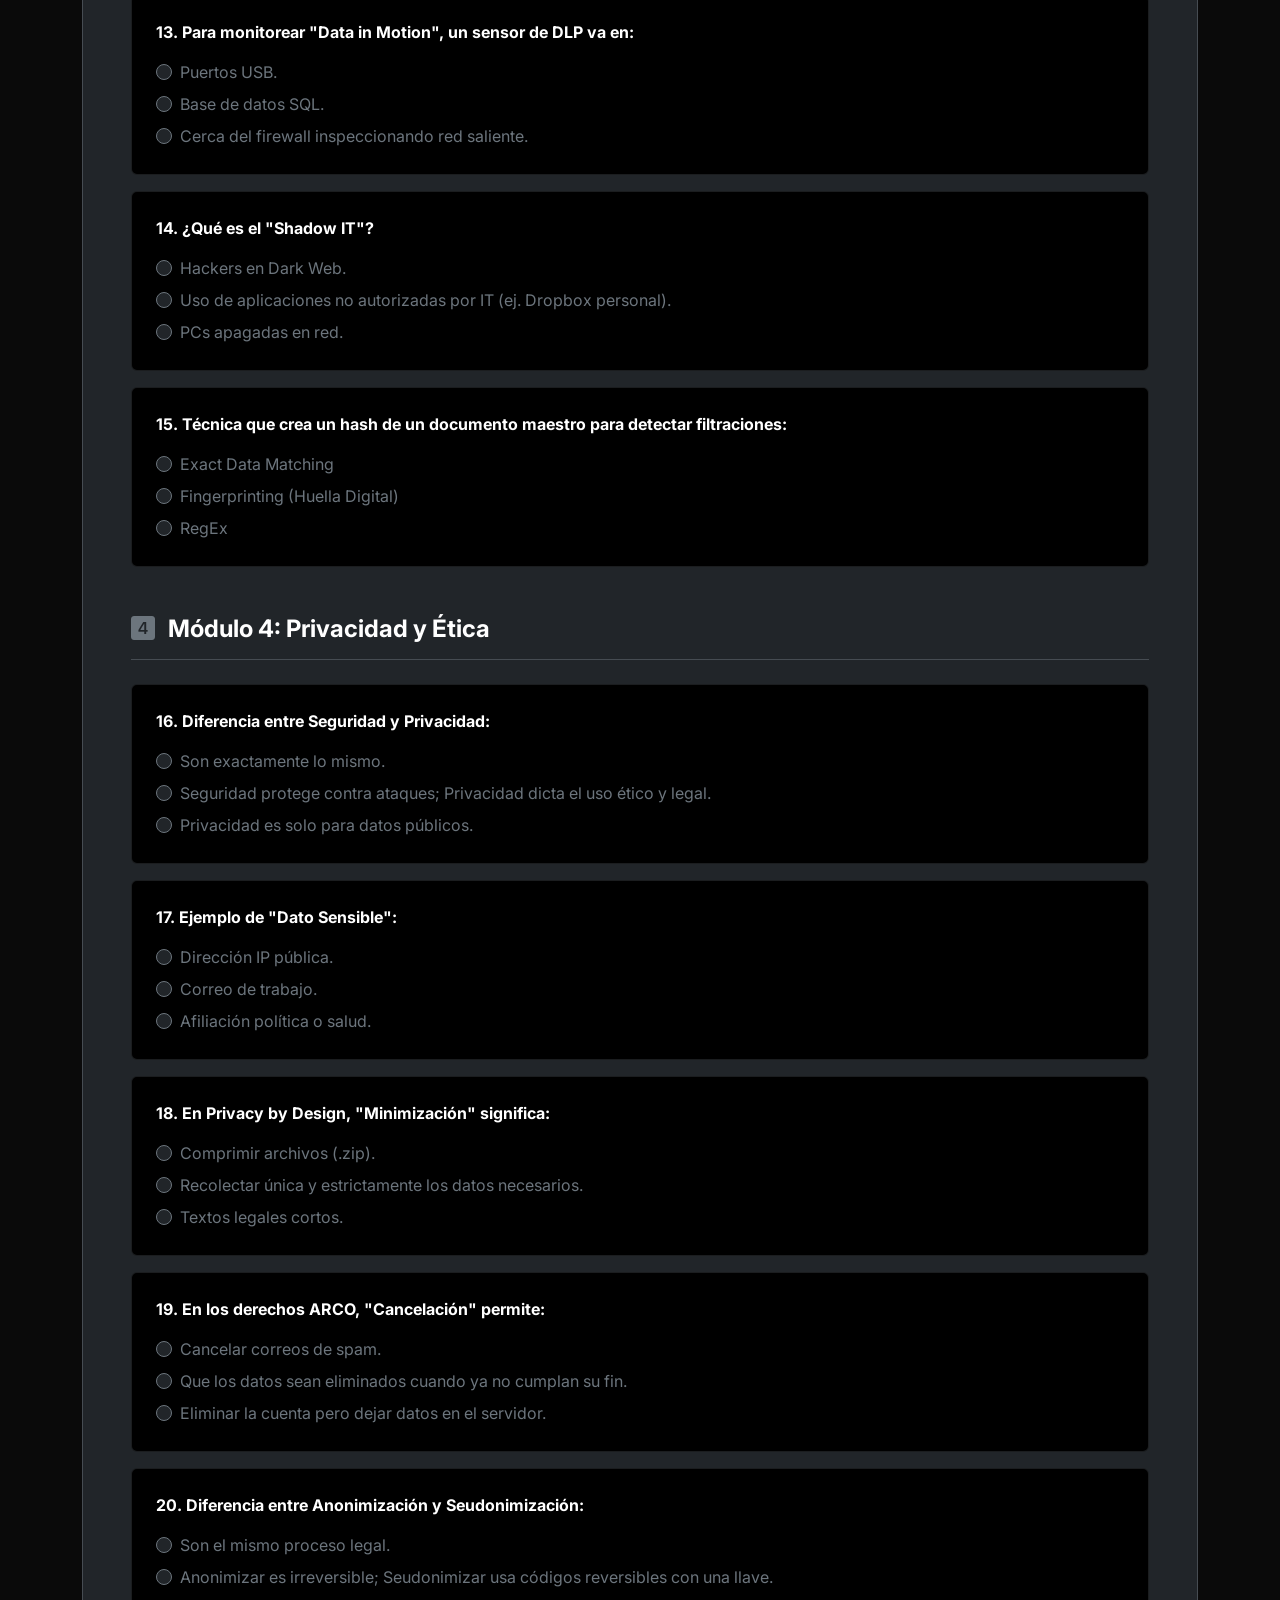
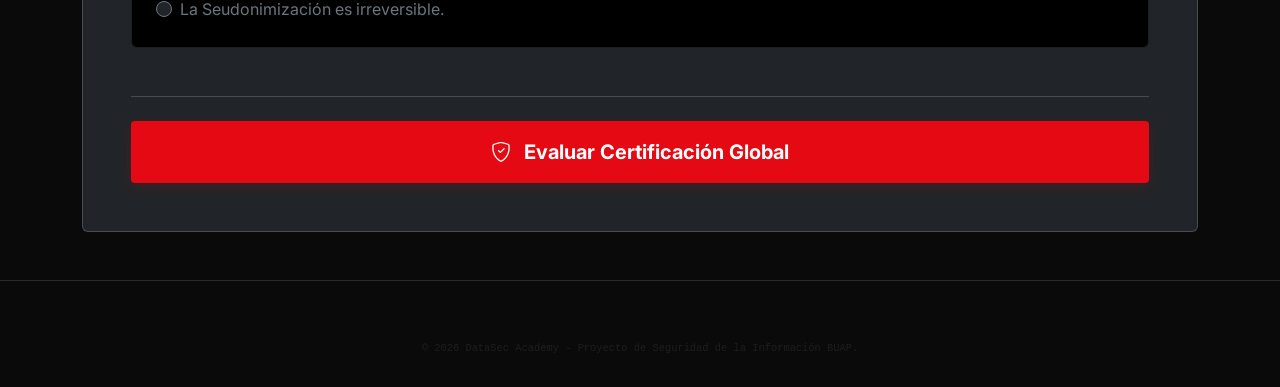
==== commit bc70e97f: "Refactor HTML layout for final exam design improvements Refactor HTML layout for improved formal des" ====
--- a/examen-final.html
+++ b/examen-final.html
@@ -1,12 +1,21 @@
 <!DOCTYPE html>
 <html lang="es">
 <head>
-    <link rel="icon" type="image/x-icon" href="favicon.ico">
     <meta charset="UTF-8">
     <meta name="viewport" content="width=device-width, initial-scale=1.0">
+    <meta name="description" content="DataSec Academy - Examen Final Global de Certificación en Seguridad y Gestión de Datos.">
+    <meta name="theme-color" content="#0a0a0a">
+    <meta name="google-adsense-account" content="ca-pub-4661208062394859">
+    
     <title>Examen Final | DataSec Academy</title>
-    <link href="https://cdn.jsdelivr.net/npm/bootstrap@5.3.0/dist/css/bootstrap.min.css" rel="stylesheet">
+    
+    <link rel="icon" type="image/png" href="favicon.png?v=2">
+
+    <link rel="preconnect" href="https://cdn.jsdelivr.net">
+    <script async src="https://pagead2.googlesyndication.com/pagead/js/adsbygoogle.js?client=ca-pub-4661208062394859" crossorigin="anonymous"></script>
+    <link href="https://cdn.jsdelivr.net/npm/bootstrap@5.3.2/dist/css/bootstrap.min.css" rel="stylesheet">
     <link rel="stylesheet" href="https://cdn.jsdelivr.net/npm/bootstrap-icons@1.11.1/font/bootstrap-icons.css">
+    
     <link rel="stylesheet" href="css/styles.css">
 </head>
 <body>
@@ -15,153 +24,370 @@
         <div class="container">
             <a class="navbar-brand" href="index.html">DataSec<span class="brand-accent">.Academy</span></a>
             <div class="d-flex ms-auto">
-                <a href="index.html" class="btn btn-outline-cyber btn-sm"><i class="bi bi-house-door"></i> Salir al Inicio</a>
+                <a href="index.html" class="btn btn-outline-cyber btn-sm px-3"><i class="bi bi-house-door-fill me-2"></i> Salir al Inicio</a>
             </div>
         </div>
     </nav>
 
     <header class="container py-5 mt-4 text-center reveal">
-        <i class="bi bi-award text-brand-accent" style="font-size: 4rem;"></i>
+        <i class="bi bi-award-fill text-secondary mb-3 d-inline-block" style="font-size: 4.5rem; text-shadow: 0 0 20px rgba(255,255,255,0.1);"></i>
         <h1 class="display-4 fw-bold text-white mb-3">Examen Final de <span class="brand-accent">Certificación</span></h1>
-        <p class="lead text-secondary mx-auto" style="max-width: 800px;">
-            Pon a prueba todo lo aprendido en los 4 módulos. Responde correctamente al menos 16 de las 20 preguntas para obtener tu validación como conocedor experto.
+        <p class="lead text-secondary mx-auto max-w-600">
+            Pon a prueba todo lo aprendido en los 4 módulos. Responde correctamente al menos 16 de las 20 preguntas para obtener tu validación como conocedor experto en seguridad de la información.
         </p>
     </header>
 
     <main class="container mb-5 reveal">
-        <div class="p-4 p-md-5 rounded border border-secondary" style="background-color: var(--bg-surface);">
+        
+        <div class="p-4 p-md-5 rounded border border-secondary border-opacity-50 bg-dark">
             <form id="quiz-form-final">
                 
-                <h4 class="text-brand-accent border-bottom border-dark pb-2 mb-4">Módulo 1: Gestión de Datos</h4>
-                <div class="mb-4">
-                    <label class="text-white fw-bold mb-2">01. ¿Cuáles son los tres principios de la Tríada CIA?</label>
-                    <div class="form-check"><input class="form-check-input bg-dark border-secondary" type="radio" name="fq1" value="a" required> <label class="text-secondary">Confidencialidad, Inteligencia, Autenticidad</label></div>
-                    <div class="form-check"><input class="form-check-input bg-dark border-secondary" type="radio" name="fq1" value="b"> <label class="text-secondary">Confidencialidad, Integridad, Disponibilidad</label></div>
-                    <div class="form-check"><input class="form-check-input bg-dark border-secondary" type="radio" name="fq1" value="c"> <label class="text-secondary">Control, Integridad, Distribución</label></div>
+                <div class="mb-5">
+                    <h4 class="text-white border-bottom border-secondary border-opacity-50 pb-3 mb-4 fw-bold">
+                        <i class="bi bi-1-square-fill text-secondary me-2"></i> Módulo 1: Gestión de Datos
+                    </h4>
+                    
+                    <div class="p-4 rounded border border-secondary border-opacity-25 bg-black mb-3">
+                        <label class="text-white fw-bold mb-3 fs-6">01. ¿Cuáles son los tres principios de la Tríada CIA?</label>
+                        <div class="form-check mb-2">
+                            <input class="form-check-input border-secondary bg-dark" type="radio" name="fq1" value="a" id="fq1a" required> 
+                            <label class="form-check-label text-secondary" for="fq1a">Confidencialidad, Inteligencia, Autenticidad</label>
+                        </div>
+                        <div class="form-check mb-2">
+                            <input class="form-check-input border-secondary bg-dark" type="radio" name="fq1" value="b" id="fq1b"> 
+                            <label class="form-check-label text-secondary" for="fq1b">Confidencialidad, Integridad, Disponibilidad</label>
+                        </div>
+                        <div class="form-check">
+                            <input class="form-check-input border-secondary bg-dark" type="radio" name="fq1" value="c" id="fq1c"> 
+                            <label class="form-check-label text-secondary" for="fq1c">Control, Integridad, Distribución</label>
+                        </div>
+                    </div>
+
+                    <div class="p-4 rounded border border-secondary border-opacity-25 bg-black mb-3">
+                        <label class="text-white fw-bold mb-3 fs-6">02. ¿Cuál es el objetivo del control de acceso RBAC?</label>
+                        <div class="form-check mb-2">
+                            <input class="form-check-input border-secondary bg-dark" type="radio" name="fq2" value="a" id="fq2a" required> 
+                            <label class="form-check-label text-secondary" for="fq2a">Asignar permisos por IP.</label>
+                        </div>
+                        <div class="form-check mb-2">
+                            <input class="form-check-input border-secondary bg-dark" type="radio" name="fq2" value="b" id="fq2b"> 
+                            <label class="form-check-label text-secondary" for="fq2b">Ligar permisos a roles para escalar eficientemente.</label>
+                        </div>
+                        <div class="form-check">
+                            <input class="form-check-input border-secondary bg-dark" type="radio" name="fq2" value="c" id="fq2c"> 
+                            <label class="form-check-label text-secondary" for="fq2c">Eliminar el uso de contraseñas.</label>
+                        </div>
+                    </div>
+
+                    <div class="p-4 rounded border border-secondary border-opacity-25 bg-black mb-3">
+                        <label class="text-white fw-bold mb-3 fs-6">03. ¿Qué concepto impide que un usuario niegue haber realizado una acción?</label>
+                        <div class="form-check mb-2">
+                            <input class="form-check-input border-secondary bg-dark" type="radio" name="fq3" value="a" id="fq3a" required> 
+                            <label class="form-check-label text-secondary" for="fq3a">Escalada de Privilegios</label>
+                        </div>
+                        <div class="form-check mb-2">
+                            <input class="form-check-input border-secondary bg-dark" type="radio" name="fq3" value="b" id="fq3b"> 
+                            <label class="form-check-label text-secondary" for="fq3b">Autenticación Biométrica</label>
+                        </div>
+                        <div class="form-check">
+                            <input class="form-check-input border-secondary bg-dark" type="radio" name="fq3" value="c" id="fq3c"> 
+                            <label class="form-check-label text-secondary" for="fq3c">No Repudio</label>
+                        </div>
+                    </div>
+
+                    <div class="p-4 rounded border border-secondary border-opacity-25 bg-black mb-3">
+                        <label class="text-white fw-bold mb-3 fs-6">04. ¿Qué marco normativo mexicano rige los datos en posesión de particulares?</label>
+                        <div class="form-check mb-2">
+                            <input class="form-check-input border-secondary bg-dark" type="radio" name="fq4" value="a" id="fq4a" required> 
+                            <label class="form-check-label text-secondary" for="fq4a">GDPR</label>
+                        </div>
+                        <div class="form-check mb-2">
+                            <input class="form-check-input border-secondary bg-dark" type="radio" name="fq4" value="b" id="fq4b"> 
+                            <label class="form-check-label text-secondary" for="fq4b">LFPDPPP</label>
+                        </div>
+                        <div class="form-check">
+                            <input class="form-check-input border-secondary bg-dark" type="radio" name="fq4" value="c" id="fq4c"> 
+                            <label class="form-check-label text-secondary" for="fq4c">HIPAA</label>
+                        </div>
+                    </div>
+
+                    <div class="p-4 rounded border border-secondary border-opacity-25 bg-black">
+                        <label class="text-white fw-bold mb-3 fs-6">05. ¿Qué dicta el Principio de Menor Privilegio (PoLP)?</label>
+                        <div class="form-check mb-2">
+                            <input class="form-check-input border-secondary bg-dark" type="radio" name="fq5" value="a" id="fq5a" required> 
+                            <label class="form-check-label text-secondary" for="fq5a">Solo el root tiene contraseñas.</label>
+                        </div>
+                        <div class="form-check mb-2">
+                            <input class="form-check-input border-secondary bg-dark" type="radio" name="fq5" value="b" id="fq5b"> 
+                            <label class="form-check-label text-secondary" for="fq5b">Asignar solo los privilegios mínimos necesarios para una tarea.</label>
+                        </div>
+                        <div class="form-check">
+                            <input class="form-check-input border-secondary bg-dark" type="radio" name="fq5" value="c" id="fq5c"> 
+                            <label class="form-check-label text-secondary" for="fq5c">Los datos no deben tener cifrado.</label>
+                        </div>
+                    </div>
                 </div>
-                <div class="mb-4">
-                    <label class="text-white fw-bold mb-2">02. ¿Cuál es el objetivo del control de acceso RBAC?</label>
-                    <div class="form-check"><input class="form-check-input bg-dark border-secondary" type="radio" name="fq2" value="a" required> <label class="text-secondary">Asignar permisos por IP.</label></div>
-                    <div class="form-check"><input class="form-check-input bg-dark border-secondary" type="radio" name="fq2" value="b"> <label class="text-secondary">Ligar permisos a roles para escalar eficientemente.</label></div>
-                    <div class="form-check"><input class="form-check-input bg-dark border-secondary" type="radio" name="fq2" value="c"> <label class="text-secondary">Eliminar el uso de contraseñas.</label></div>
+
+                <div class="mb-5">
+                    <h4 class="text-white border-bottom border-secondary border-opacity-50 pb-3 mb-4 fw-bold mt-5">
+                        <i class="bi bi-2-square-fill text-secondary me-2"></i> Módulo 2: Destrucción de Datos
+                    </h4>
+                    
+                    <div class="p-4 rounded border border-secondary border-opacity-25 bg-black mb-3">
+                        <label class="text-white fw-bold mb-3 fs-6">06. A nivel de sistema de archivos, al borrar un archivo...</label>
+                        <div class="form-check mb-2">
+                            <input class="form-check-input border-secondary bg-dark" type="radio" name="fq6" value="a" id="fq6a" required> 
+                            <label class="form-check-label text-secondary" for="fq6a">Se destruyen los sectores físicamente.</label>
+                        </div>
+                        <div class="form-check mb-2">
+                            <input class="form-check-input border-secondary bg-dark" type="radio" name="fq6" value="b" id="fq6b"> 
+                            <label class="form-check-label text-secondary" for="fq6b">Solo se elimina el puntero en la MFT; los datos quedan.</label>
+                        </div>
+                        <div class="form-check">
+                            <input class="form-check-input border-secondary bg-dark" type="radio" name="fq6" value="c" id="fq6c"> 
+                            <label class="form-check-label text-secondary" for="fq6c">Se encripta en la papelera.</label>
+                        </div>
+                    </div>
+
+                    <div class="p-4 rounded border border-secondary border-opacity-25 bg-black mb-3">
+                        <label class="text-white fw-bold mb-3 fs-6">07. ¿Cuál es el riesgo del "Wear Leveling" en SSDs al intentar borrar datos?</label>
+                        <div class="form-check mb-2">
+                            <input class="form-check-input border-secondary bg-dark" type="radio" name="fq7" value="a" id="fq7a" required> 
+                            <label class="form-check-label text-secondary" for="fq7a">Deja copias "fantasma" sin sobreescribir en celdas no visibles.</label>
+                        </div>
+                        <div class="form-check mb-2">
+                            <input class="form-check-input border-secondary bg-dark" type="radio" name="fq7" value="b" id="fq7b"> 
+                            <label class="form-check-label text-secondary" for="fq7b">Genera campos magnéticos residuales.</label>
+                        </div>
+                        <div class="form-check">
+                            <input class="form-check-input border-secondary bg-dark" type="radio" name="fq7" value="c" id="fq7c"> 
+                            <label class="form-check-label text-secondary" for="fq7c">El disco se sobrecalienta.</label>
+                        </div>
+                    </div>
+
+                    <div class="p-4 rounded border border-secondary border-opacity-25 bg-black mb-3">
+                        <label class="text-white fw-bold mb-3 fs-6">08. El estándar de sobreescritura DoD 5220.22-M consiste en:</label>
+                        <div class="form-check mb-2">
+                            <input class="form-check-input border-secondary bg-dark" type="radio" name="fq8" value="a" id="fq8a" required> 
+                            <label class="form-check-label text-secondary" for="fq8a">Aplicar un pico de voltaje directo.</label>
+                        </div>
+                        <div class="form-check mb-2">
+                            <input class="form-check-input border-secondary bg-dark" type="radio" name="fq8" value="b" id="fq8b"> 
+                            <label class="form-check-label text-secondary" for="fq8b">3 pasadas: ceros, unos, y un carácter aleatorio.</label>
+                        </div>
+                        <div class="form-check">
+                            <input class="form-check-input border-secondary bg-dark" type="radio" name="fq8" value="c" id="fq8c"> 
+                            <label class="form-check-label text-secondary" for="fq8c">Eliminar la llave criptográfica.</label>
+                        </div>
+                    </div>
+
+                    <div class="p-4 rounded border border-secondary border-opacity-25 bg-black mb-3">
+                        <label class="text-white fw-bold mb-3 fs-6">09. El método más rápido para sanitizar un disco moderno cifrado (SED) es:</label>
+                        <div class="form-check mb-2">
+                            <input class="form-check-input border-secondary bg-dark" type="radio" name="fq9" value="a" id="fq9a" required> 
+                            <label class="form-check-label text-secondary" for="fq9a">Desmagnetización masiva.</label>
+                        </div>
+                        <div class="form-check mb-2">
+                            <input class="form-check-input border-secondary bg-dark" type="radio" name="fq9" value="b" id="fq9b"> 
+                            <label class="form-check-label text-secondary" for="fq9b">Formateo rápido en Windows.</label>
+                        </div>
+                        <div class="form-check">
+                            <input class="form-check-input border-secondary bg-dark" type="radio" name="fq9" value="c" id="fq9c"> 
+                            <label class="form-check-label text-secondary" for="fq9c">Crypto-Erase (Destruir la Llave de Cifrado MEK).</label>
+                        </div>
+                    </div>
+
+                    <div class="p-4 rounded border border-secondary border-opacity-25 bg-black">
+                        <label class="text-white fw-bold mb-3 fs-6">10. ¿Por qué NO usar un Desmagnetizador (Degausser) en un SSD?</label>
+                        <div class="form-check mb-2">
+                            <input class="form-check-input border-secondary bg-dark" type="radio" name="fq10" value="a" id="fq10a" required> 
+                            <label class="form-check-label text-secondary" for="fq10a">Explotan por temperatura.</label>
+                        </div>
+                        <div class="form-check mb-2">
+                            <input class="form-check-input border-secondary bg-dark" type="radio" name="fq10" value="b" id="fq10b"> 
+                            <label class="form-check-label text-secondary" for="fq10b">Los SSD almacenan carga eléctrica, no magnética, siendo inmunes.</label>
+                        </div>
+                        <div class="form-check">
+                            <input class="form-check-input border-secondary bg-dark" type="radio" name="fq10" value="c" id="fq10c"> 
+                            <label class="form-check-label text-secondary" for="fq10c">Rompe la garantía.</label>
+                        </div>
+                    </div>
                 </div>
-                <div class="mb-4">
-                    <label class="text-white fw-bold mb-2">03. ¿Qué concepto impide que un usuario niegue haber realizado una acción?</label>
-                    <div class="form-check"><input class="form-check-input bg-dark border-secondary" type="radio" name="fq3" value="a" required> <label class="text-secondary">Escalada de Privilegios</label></div>
-                    <div class="form-check"><input class="form-check-input bg-dark border-secondary" type="radio" name="fq3" value="b"> <label class="text-secondary">Autenticación Biométrica</label></div>
-                    <div class="form-check"><input class="form-check-input bg-dark border-secondary" type="radio" name="fq3" value="c"> <label class="text-secondary">No Repudio</label></div>
+
+                <div class="mb-5">
+                    <h4 class="text-white border-bottom border-secondary border-opacity-50 pb-3 mb-4 fw-bold mt-5">
+                        <i class="bi bi-3-square-fill text-secondary me-2"></i> Módulo 3: Prevención DLP
+                    </h4>
+                    
+                    <div class="p-4 rounded border border-secondary border-opacity-25 bg-black mb-3">
+                        <label class="text-white fw-bold mb-3 fs-6">11. Diferencia entre falso positivo y falso negativo en DLP:</label>
+                        <div class="form-check mb-2">
+                            <input class="form-check-input border-secondary bg-dark" type="radio" name="fq11" value="a" id="fq11a" required> 
+                            <label class="form-check-label text-secondary" for="fq11a">Falso positivo detiene tráfico legítimo; Falso negativo permite fuga real.</label>
+                        </div>
+                        <div class="form-check mb-2">
+                            <input class="form-check-input border-secondary bg-dark" type="radio" name="fq11" value="b" id="fq11b"> 
+                            <label class="form-check-label text-secondary" for="fq11b">Falso positivo es interno; Falso negativo es externo.</label>
+                        </div>
+                        <div class="form-check">
+                            <input class="form-check-input border-secondary bg-dark" type="radio" name="fq11" value="c" id="fq11c"> 
+                            <label class="form-check-label text-secondary" for="fq11c">No hay diferencia práctica.</label>
+                        </div>
+                    </div>
+
+                    <div class="p-4 rounded border border-secondary border-opacity-25 bg-black mb-3">
+                        <label class="text-white fw-bold mb-3 fs-6">12. Relación entre Cifrado y DLP:</label>
+                        <div class="form-check mb-2">
+                            <input class="form-check-input border-secondary bg-dark" type="radio" name="fq12" value="a" id="fq12a" required> 
+                            <label class="form-check-label text-secondary" for="fq12a">El cifrado es muy lento.</label>
+                        </div>
+                        <div class="form-check mb-2">
+                            <input class="form-check-input border-secondary bg-dark" type="radio" name="fq12" value="b" id="fq12b"> 
+                            <label class="form-check-label text-secondary" for="fq12b">Cifrado protege si se pierde; DLP evita que se envíe a donde no debe.</label>
+                        </div>
+                        <div class="form-check">
+                            <input class="form-check-input border-secondary bg-dark" type="radio" name="fq12" value="c" id="fq12c"> 
+                            <label class="form-check-label text-secondary" for="fq12c">DLP encripta mejor.</label>
+                        </div>
+                    </div>
+
+                    <div class="p-4 rounded border border-secondary border-opacity-25 bg-black mb-3">
+                        <label class="text-white fw-bold mb-3 fs-6">13. Para monitorear "Data in Motion", un sensor de DLP va en:</label>
+                        <div class="form-check mb-2">
+                            <input class="form-check-input border-secondary bg-dark" type="radio" name="fq13" value="a" id="fq13a" required> 
+                            <label class="form-check-label text-secondary" for="fq13a">Puertos USB.</label>
+                        </div>
+                        <div class="form-check mb-2">
+                            <input class="form-check-input border-secondary bg-dark" type="radio" name="fq13" value="b" id="fq13b"> 
+                            <label class="form-check-label text-secondary" for="fq13b">Base de datos SQL.</label>
+                        </div>
+                        <div class="form-check">
+                            <input class="form-check-input border-secondary bg-dark" type="radio" name="fq13" value="c" id="fq13c"> 
+                            <label class="form-check-label text-secondary" for="fq13c">Cerca del firewall inspeccionando red saliente.</label>
+                        </div>
+                    </div>
+
+                    <div class="p-4 rounded border border-secondary border-opacity-25 bg-black mb-3">
+                        <label class="text-white fw-bold mb-3 fs-6">14. ¿Qué es el "Shadow IT"?</label>
+                        <div class="form-check mb-2">
+                            <input class="form-check-input border-secondary bg-dark" type="radio" name="fq14" value="a" id="fq14a" required> 
+                            <label class="form-check-label text-secondary" for="fq14a">Hackers en Dark Web.</label>
+                        </div>
+                        <div class="form-check mb-2">
+                            <input class="form-check-input border-secondary bg-dark" type="radio" name="fq14" value="b" id="fq14b"> 
+                            <label class="form-check-label text-secondary" for="fq14b">Uso de aplicaciones no autorizadas por IT (ej. Dropbox personal).</label>
+                        </div>
+                        <div class="form-check">
+                            <input class="form-check-input border-secondary bg-dark" type="radio" name="fq14" value="c" id="fq14c"> 
+                            <label class="form-check-label text-secondary" for="fq14c">PCs apagadas en red.</label>
+                        </div>
+                    </div>
+
+                    <div class="p-4 rounded border border-secondary border-opacity-25 bg-black">
+                        <label class="text-white fw-bold mb-3 fs-6">15. Técnica que crea un hash de un documento maestro para detectar filtraciones:</label>
+                        <div class="form-check mb-2">
+                            <input class="form-check-input border-secondary bg-dark" type="radio" name="fq15" value="a" id="fq15a" required> 
+                            <label class="form-check-label text-secondary" for="fq15a">Exact Data Matching</label>
+                        </div>
+                        <div class="form-check mb-2">
+                            <input class="form-check-input border-secondary bg-dark" type="radio" name="fq15" value="b" id="fq15b"> 
+                            <label class="form-check-label text-secondary" for="fq15b">Fingerprinting (Huella Digital)</label>
+                        </div>
+                        <div class="form-check">
+                            <input class="form-check-input border-secondary bg-dark" type="radio" name="fq15" value="c" id="fq15c"> 
+                            <label class="form-check-label text-secondary" for="fq15c">RegEx</label>
+                        </div>
+                    </div>
                 </div>
-                <div class="mb-4">
-                    <label class="text-white fw-bold mb-2">04. ¿Qué marco normativo mexicano rige los datos en posesión de particulares?</label>
-                    <div class="form-check"><input class="form-check-input bg-dark border-secondary" type="radio" name="fq4" value="a" required> <label class="text-secondary">GDPR</label></div>
-                    <div class="form-check"><input class="form-check-input bg-dark border-secondary" type="radio" name="fq4" value="b"> <label class="text-secondary">LFPDPPP</label></div>
-                    <div class="form-check"><input class="form-check-input bg-dark border-secondary" type="radio" name="fq4" value="c"> <label class="text-secondary">HIPAA</label></div>
+
+                <div class="mb-5">
+                    <h4 class="text-white border-bottom border-secondary border-opacity-50 pb-3 mb-4 fw-bold mt-5">
+                        <i class="bi bi-4-square-fill text-secondary me-2"></i> Módulo 4: Privacidad y Ética
+                    </h4>
+                    
+                    <div class="p-4 rounded border border-secondary border-opacity-25 bg-black mb-3">
+                        <label class="text-white fw-bold mb-3 fs-6">16. Diferencia entre Seguridad y Privacidad:</label>
+                        <div class="form-check mb-2">
+                            <input class="form-check-input border-secondary bg-dark" type="radio" name="fq16" value="a" id="fq16a" required> 
+                            <label class="form-check-label text-secondary" for="fq16a">Son exactamente lo mismo.</label>
+                        </div>
+                        <div class="form-check mb-2">
+                            <input class="form-check-input border-secondary bg-dark" type="radio" name="fq16" value="b" id="fq16b"> 
+                            <label class="form-check-label text-secondary" for="fq16b">Seguridad protege contra ataques; Privacidad dicta el uso ético y legal.</label>
+                        </div>
+                        <div class="form-check">
+                            <input class="form-check-input border-secondary bg-dark" type="radio" name="fq16" value="c" id="fq16c"> 
+                            <label class="form-check-label text-secondary" for="fq16c">Privacidad es solo para datos públicos.</label>
+                        </div>
+                    </div>
+
+                    <div class="p-4 rounded border border-secondary border-opacity-25 bg-black mb-3">
+                        <label class="text-white fw-bold mb-3 fs-6">17. Ejemplo de "Dato Sensible":</label>
+                        <div class="form-check mb-2">
+                            <input class="form-check-input border-secondary bg-dark" type="radio" name="fq17" value="a" id="fq17a" required> 
+                            <label class="form-check-label text-secondary" for="fq17a">Dirección IP pública.</label>
+                        </div>
+                        <div class="form-check mb-2">
+                            <input class="form-check-input border-secondary bg-dark" type="radio" name="fq17" value="b" id="fq17b"> 
+                            <label class="form-check-label text-secondary" for="fq17b">Correo de trabajo.</label>
+                        </div>
+                        <div class="form-check">
+                            <input class="form-check-input border-secondary bg-dark" type="radio" name="fq17" value="c" id="fq17c"> 
+                            <label class="form-check-label text-secondary" for="fq17c">Afiliación política o salud.</label>
+                        </div>
+                    </div>
+
+                    <div class="p-4 rounded border border-secondary border-opacity-25 bg-black mb-3">
+                        <label class="text-white fw-bold mb-3 fs-6">18. En Privacy by Design, "Minimización" significa:</label>
+                        <div class="form-check mb-2">
+                            <input class="form-check-input border-secondary bg-dark" type="radio" name="fq18" value="a" id="fq18a" required> 
+                            <label class="form-check-label text-secondary" for="fq18a">Comprimir archivos (.zip).</label>
+                        </div>
+                        <div class="form-check mb-2">
+                            <input class="form-check-input border-secondary bg-dark" type="radio" name="fq18" value="b" id="fq18b"> 
+                            <label class="form-check-label text-secondary" for="fq18b">Recolectar única y estrictamente los datos necesarios.</label>
+                        </div>
+                        <div class="form-check">
+                            <input class="form-check-input border-secondary bg-dark" type="radio" name="fq18" value="c" id="fq18c"> 
+                            <label class="form-check-label text-secondary" for="fq18c">Textos legales cortos.</label>
+                        </div>
+                    </div>
+
+                    <div class="p-4 rounded border border-secondary border-opacity-25 bg-black mb-3">
+                        <label class="text-white fw-bold mb-3 fs-6">19. En los derechos ARCO, "Cancelación" permite:</label>
+                        <div class="form-check mb-2">
+                            <input class="form-check-input border-secondary bg-dark" type="radio" name="fq19" value="a" id="fq19a" required> 
+                            <label class="form-check-label text-secondary" for="fq19a">Cancelar correos de spam.</label>
+                        </div>
+                        <div class="form-check mb-2">
+                            <input class="form-check-input border-secondary bg-dark" type="radio" name="fq19" value="b" id="fq19b"> 
+                            <label class="form-check-label text-secondary" for="fq19b">Que los datos sean eliminados cuando ya no cumplan su fin.</label>
+                        </div>
+                        <div class="form-check">
+                            <input class="form-check-input border-secondary bg-dark" type="radio" name="fq19" value="c" id="fq19c"> 
+                            <label class="form-check-label text-secondary" for="fq19c">Eliminar la cuenta pero dejar datos en el servidor.</label>
+                        </div>
+                    </div>
+
+                    <div class="p-4 rounded border border-secondary border-opacity-25 bg-black">
+                        <label class="text-white fw-bold mb-3 fs-6">20. Diferencia entre Anonimización y Seudonimización:</label>
+                        <div class="form-check mb-2">
+                            <input class="form-check-input border-secondary bg-dark" type="radio" name="fq20" value="a" id="fq20a" required> 
+                            <label class="form-check-label text-secondary" for="fq20a">Son el mismo proceso legal.</label>
+                        </div>
+                        <div class="form-check mb-2">
+                            <input class="form-check-input border-secondary bg-dark" type="radio" name="fq20" value="b" id="fq20b"> 
+                            <label class="form-check-label text-secondary" for="fq20b">Anonimizar es irreversible; Seudonimizar usa códigos reversibles con una llave.</label>
+                        </div>
+                        <div class="form-check">
+                            <input class="form-check-input border-secondary bg-dark" type="radio" name="fq20" value="c" id="fq20c"> 
+                            <label class="form-check-label text-secondary" for="fq20c">La Seudonimización es irreversible.</label>
+                        </div>
+                    </div>
                 </div>
-                <div class="mb-5">
-                    <label class="text-white fw-bold mb-2">05. ¿Qué dicta el Principio de Menor Privilegio (PoLP)?</label>
-                    <div class="form-check"><input class="form-check-input bg-dark border-secondary" type="radio" name="fq5" value="a" required> <label class="text-secondary">Solo el root tiene contraseñas.</label></div>
-                    <div class="form-check"><input class="form-check-input bg-dark border-secondary" type="radio" name="fq5" value="b"> <label class="text-secondary">Asignar solo los privilegios mínimos necesarios para una tarea.</label></div>
-                    <div class="form-check"><input class="form-check-input bg-dark border-secondary" type="radio" name="fq5" value="c"> <label class="text-secondary">Los datos no deben tener cifrado.</label></div>
-                </div>
-
-                <h4 class="text-brand-accent border-bottom border-dark pb-2 mb-4 mt-5">Módulo 2: Destrucción de Datos</h4>
-                <div class="mb-4">
-                    <label class="text-white fw-bold mb-2">06. A nivel de sistema de archivos, al borrar un archivo...</label>
-                    <div class="form-check"><input class="form-check-input bg-dark border-secondary" type="radio" name="fq6" value="a" required> <label class="text-secondary">Se destruyen los sectores físicamente.</label></div>
-                    <div class="form-check"><input class="form-check-input bg-dark border-secondary" type="radio" name="fq6" value="b"> <label class="text-secondary">Solo se elimina el puntero en la MFT; los datos quedan.</label></div>
-                    <div class="form-check"><input class="form-check-input bg-dark border-secondary" type="radio" name="fq6" value="c"> <label class="text-secondary">Se encripta en la papelera.</label></div>
-                </div>
-                <div class="mb-4">
-                    <label class="text-white fw-bold mb-2">07. ¿Cuál es el riesgo del "Wear Leveling" en SSDs al intentar borrar datos?</label>
-                    <div class="form-check"><input class="form-check-input bg-dark border-secondary" type="radio" name="fq7" value="a" required> <label class="text-secondary">Deja copias "fantasma" sin sobreescribir en celdas no visibles.</label></div>
-                    <div class="form-check"><input class="form-check-input bg-dark border-secondary" type="radio" name="fq7" value="b"> <label class="text-secondary">Genera campos magnéticos residuales.</label></div>
-                    <div class="form-check"><input class="form-check-input bg-dark border-secondary" type="radio" name="fq7" value="c"> <label class="text-secondary">El disco se sobrecalienta.</label></div>
-                </div>
-                <div class="mb-4">
-                    <label class="text-white fw-bold mb-2">08. El estándar de sobreescritura DoD 5220.22-M consiste en:</label>
-                    <div class="form-check"><input class="form-check-input bg-dark border-secondary" type="radio" name="fq8" value="a" required> <label class="text-secondary">Aplicar un pico de voltaje directo.</label></div>
-                    <div class="form-check"><input class="form-check-input bg-dark border-secondary" type="radio" name="fq8" value="b"> <label class="text-secondary">3 pasadas: ceros, unos, y un carácter aleatorio.</label></div>
-                    <div class="form-check"><input class="form-check-input bg-dark border-secondary" type="radio" name="fq8" value="c"> <label class="text-secondary">Eliminar la llave criptográfica.</label></div>
-                </div>
-                <div class="mb-4">
-                    <label class="text-white fw-bold mb-2">09. El método más rápido para sanitizar un disco moderno cifrado (SED) es:</label>
-                    <div class="form-check"><input class="form-check-input bg-dark border-secondary" type="radio" name="fq9" value="a" required> <label class="text-secondary">Desmagnetización masiva.</label></div>
-                    <div class="form-check"><input class="form-check-input bg-dark border-secondary" type="radio" name="fq9" value="b"> <label class="text-secondary">Formateo rápido en Windows.</label></div>
-                    <div class="form-check"><input class="form-check-input bg-dark border-secondary" type="radio" name="fq9" value="c"> <label class="text-secondary">Crypto-Erase (Destruir la Llave de Cifrado MEK).</label></div>
-                </div>
-                <div class="mb-5">
-                    <label class="text-white fw-bold mb-2">10. ¿Por qué NO usar un Desmagnetizador (Degausser) en un SSD?</label>
-                    <div class="form-check"><input class="form-check-input bg-dark border-secondary" type="radio" name="fq10" value="a" required> <label class="text-secondary">Explotan por temperatura.</label></div>
-                    <div class="form-check"><input class="form-check-input bg-dark border-secondary" type="radio" name="fq10" value="b"> <label class="text-secondary">Los SSD almacenan carga eléctrica, no magnética, siendo inmunes.</label></div>
-                    <div class="form-check"><input class="form-check-input bg-dark border-secondary" type="radio" name="fq10" value="c"> <label class="text-secondary">Rompe la garantía.</label></div>
-                </div>
-
-                <h4 class="text-brand-accent border-bottom border-dark pb-2 mb-4 mt-5">Módulo 3: Prevención DLP</h4>
-                <div class="mb-4">
-                    <label class="text-white fw-bold mb-2">11. Diferencia entre falso positivo y falso negativo en DLP:</label>
-                    <div class="form-check"><input class="form-check-input bg-dark border-secondary" type="radio" name="fq11" value="a" required> <label class="text-secondary">Falso positivo detiene tráfico legítimo; Falso negativo permite fuga real.</label></div>
-                    <div class="form-check"><input class="form-check-input bg-dark border-secondary" type="radio" name="fq11" value="b"> <label class="text-secondary">Falso positivo es interno; Falso negativo es externo.</label></div>
-                    <div class="form-check"><input class="form-check-input bg-dark border-secondary" type="radio" name="fq11" value="c"> <label class="text-secondary">No hay diferencia práctica.</label></div>
-                </div>
-                <div class="mb-4">
-                    <label class="text-white fw-bold mb-2">12. Relación entre Cifrado y DLP:</label>
-                    <div class="form-check"><input class="form-check-input bg-dark border-secondary" type="radio" name="fq12" value="a" required> <label class="text-secondary">El cifrado es muy lento.</label></div>
-                    <div class="form-check"><input class="form-check-input bg-dark border-secondary" type="radio" name="fq12" value="b"> <label class="text-secondary">Cifrado protege si se pierde; DLP evita que se envíe a donde no debe.</label></div>
-                    <div class="form-check"><input class="form-check-input bg-dark border-secondary" type="radio" name="fq12" value="c"> <label class="text-secondary">DLP encripta mejor.</label></div>
-                </div>
-                <div class="mb-4">
-                    <label class="text-white fw-bold mb-2">13. Para monitorear "Data in Motion", un sensor de DLP va en:</label>
-                    <div class="form-check"><input class="form-check-input bg-dark border-secondary" type="radio" name="fq13" value="a" required> <label class="text-secondary">Puertos USB.</label></div>
-                    <div class="form-check"><input class="form-check-input bg-dark border-secondary" type="radio" name="fq13" value="b"> <label class="text-secondary">Base de datos SQL.</label></div>
-                    <div class="form-check"><input class="form-check-input bg-dark border-secondary" type="radio" name="fq13" value="c"> <label class="text-secondary">Cerca del firewall inspeccionando red saliente.</label></div>
-                </div>
-                <div class="mb-4">
-                    <label class="text-white fw-bold mb-2">14. ¿Qué es el "Shadow IT"?</label>
-                    <div class="form-check"><input class="form-check-input bg-dark border-secondary" type="radio" name="fq14" value="a" required> <label class="text-secondary">Hackers en Dark Web.</label></div>
-                    <div class="form-check"><input class="form-check-input bg-dark border-secondary" type="radio" name="fq14" value="b"> <label class="text-secondary">Uso de aplicaciones no autorizadas por IT (ej. Dropbox personal).</label></div>
-                    <div class="form-check"><input class="form-check-input bg-dark border-secondary" type="radio" name="fq14" value="c"> <label class="text-secondary">PCs apagadas en red.</label></div>
-                </div>
-                <div class="mb-5">
-                    <label class="text-white fw-bold mb-2">15. Técnica que crea un hash de un documento maestro para detectar filtraciones:</label>
-                    <div class="form-check"><input class="form-check-input bg-dark border-secondary" type="radio" name="fq15" value="a" required> <label class="text-secondary">Exact Data Matching</label></div>
-                    <div class="form-check"><input class="form-check-input bg-dark border-secondary" type="radio" name="fq15" value="b"> <label class="text-secondary">Fingerprinting (Huella Digital)</label></div>
-                    <div class="form-check"><input class="form-check-input bg-dark border-secondary" type="radio" name="fq15" value="c"> <label class="text-secondary">RegEx</label></div>
-                </div>
-
-                <h4 class="text-brand-accent border-bottom border-dark pb-2 mb-4 mt-5">Módulo 4: Privacidad y Ética</h4>
-                <div class="mb-4">
-                    <label class="text-white fw-bold mb-2">16. Diferencia entre Seguridad y Privacidad:</label>
-                    <div class="form-check"><input class="form-check-input bg-dark border-secondary" type="radio" name="fq16" value="a" required> <label class="text-secondary">Son exactamente lo mismo.</label></div>
-                    <div class="form-check"><input class="form-check-input bg-dark border-secondary" type="radio" name="fq16" value="b"> <label class="text-secondary">Seguridad protege contra ataques; Privacidad dicta el uso ético y legal.</label></div>
-                    <div class="form-check"><input class="form-check-input bg-dark border-secondary" type="radio" name="fq16" value="c"> <label class="text-secondary">Privacidad es solo para datos públicos.</label></div>
-                </div>
-                <div class="mb-4">
-                    <label class="text-white fw-bold mb-2">17. Ejemplo de "Dato Sensible":</label>
-                    <div class="form-check"><input class="form-check-input bg-dark border-secondary" type="radio" name="fq17" value="a" required> <label class="text-secondary">Dirección IP pública.</label></div>
-                    <div class="form-check"><input class="form-check-input bg-dark border-secondary" type="radio" name="fq17" value="b"> <label class="text-secondary">Correo de trabajo.</label></div>
-                    <div class="form-check"><input class="form-check-input bg-dark border-secondary" type="radio" name="fq17" value="c"> <label class="text-secondary">Afiliación política o salud.</label></div>
-                </div>
-                <div class="mb-4">
-                    <label class="text-white fw-bold mb-2">18. En Privacy by Design, "Minimización" significa:</label>
-                    <div class="form-check"><input class="form-check-input bg-dark border-secondary" type="radio" name="fq18" value="a" required> <label class="text-secondary">Comprimir archivos (.zip).</label></div>
-                    <div class="form-check"><input class="form-check-input bg-dark border-secondary" type="radio" name="fq18" value="b"> <label class="text-secondary">Recolectar única y estrictamente los datos necesarios.</label></div>
-                    <div class="form-check"><input class="form-check-input bg-dark border-secondary" type="radio" name="fq18" value="c"> <label class="text-secondary">Textos legales cortos.</label></div>
-                </div>
-                <div class="mb-4">
-                    <label class="text-white fw-bold mb-2">19. En los derechos ARCO, "Cancelación" permite:</label>
-                    <div class="form-check"><input class="form-check-input bg-dark border-secondary" type="radio" name="fq19" value="a" required> <label class="text-secondary">Cancelar correos de spam.</label></div>
-                    <div class="form-check"><input class="form-check-input bg-dark border-secondary" type="radio" name="fq19" value="b"> <label class="text-secondary">Que los datos sean eliminados cuando ya no cumplan su fin.</label></div>
-                    <div class="form-check"><input class="form-check-input bg-dark border-secondary" type="radio" name="fq19" value="c"> <label class="text-secondary">Eliminar la cuenta pero dejar datos en el servidor.</label></div>
-                </div>
-                <div class="mb-4">
-                    <label class="text-white fw-bold mb-2">20. Diferencia entre Anonimización y Seudonimización:</label>
-                    <div class="form-check"><input class="form-check-input bg-dark border-secondary" type="radio" name="fq20" value="a" required> <label class="text-secondary">Son el mismo proceso legal.</label></div>
-                    <div class="form-check"><input class="form-check-input bg-dark border-secondary" type="radio" name="fq20" value="b"> <label class="text-secondary">Anonimizar es irreversible; Seudonimizar usa códigos reversibles con una llave.</label></div>
-                    <div class="form-check"><input class="form-check-input bg-dark border-secondary" type="radio" name="fq20" value="c"> <label class="text-secondary">La Seudonimización es irreversible.</label></div>
-                </div>
-
-                <div class="text-center mt-5 pt-3 border-top border-dark">
-                    <button type="submit" class="btn btn-cyber px-5 py-4 fs-4 w-100"><i class="bi bi-shield-check me-2"></i> Evaluar Certificación Global</button>
+
+                <div class="text-center mt-5 pt-4 border-top border-secondary border-opacity-50">
+                    <button type="submit" class="btn btn-cyber px-5 py-3 fs-5 w-100 w-md-auto"><i class="bi bi-shield-check me-2"></i> Evaluar Certificación Global</button>
                 </div>
             </form>
             
@@ -169,13 +395,13 @@
         </div>
     </main>
 
-    <footer class="text-center py-4 border-top mt-auto" style="border-color: var(--border-color) !important; background-color: var(--bg-main);">
-        <div class="container">
-            <p class="text-secondary small mb-0">&copy; 2026 DataSec Academy - Proyecto de Seguridad de la Información.</p>
+    <footer class="footer-site mt-auto">
+        <div class="container text-center">
+            <p class="text-muted tiny font-monospace mb-0">&copy; 2026 DataSec Academy - Proyecto de Seguridad de la Información BUAP.</p>
         </div>
     </footer>
 
-    <script src="https://cdn.jsdelivr.net/npm/bootstrap@5.3.0/dist/js/bootstrap.bundle.min.js"></script>
+    <script src="https://cdn.jsdelivr.net/npm/bootstrap@5.3.2/dist/js/bootstrap.bundle.min.js"></script>
     <script src="js/main.js"></script>
 </body>
 </html>
--- a/css/styles.css
+++ b/css/styles.css
@@ -1,9 +1,9 @@
-/* Data Security Academy */
 @import url('https://fonts.googleapis.com/css2?family=Fira+Code:wght@400;600&family=Inter:wght@300;400;600;800&display=swap');
 
-html {
-    scroll-behavior: smooth; 
-}
+/* ==========================================
+   Global Variables & Base Setup
+   ========================================== */
+html { scroll-behavior: smooth; }
 
 :root {
     --bg-main: #0a0a0a;
@@ -25,164 +25,189 @@
     font-family: var(--font-ui);
     -webkit-font-smoothing: antialiased;
     background-image: radial-gradient(circle at 50% 0%, var(--accent-glow) 0%, transparent 50%);
-}
-
-/* --- Clases de Animación (Scroll) --- */
+    background-attachment: fixed;
+    overflow-x: hidden;
+}
+
+/* ==========================================
+   Scrollbar & Selection
+   ========================================== */
+::-webkit-scrollbar { width: 8px; }
+::-webkit-scrollbar-track { background: var(--bg-main); }
+::-webkit-scrollbar-thumb { background: var(--border-color); border-radius: 4px; }
+::-webkit-scrollbar-thumb:hover { background: var(--accent-red); }
+
+::selection { background: rgba(229, 9, 20, 0.3); color: #fff; }
+
+/* ==========================================
+   Animations
+   ========================================== */
 .reveal {
     opacity: 0;
-    transform: translateY(40px);
-    transition: all 0.8s cubic-bezier(0.5, 0, 0, 1);
+    transform: translateY(30px);
+    transition: all 0.8s cubic-bezier(0.4, 0, 0.2, 1);
 }
 .reveal.active {
     opacity: 1;
     transform: translateY(0);
 }
 
-/* --- Navegación Esmerilada --- */
+@keyframes blink { 0%, 100% { opacity: 1; } 50% { opacity: 0; } }
+
+/* ==========================================
+   Navigation
+   ========================================== */
 .navbar {
-    background: rgba(10, 10, 10, 0.85) !important;
-    backdrop-filter: blur(12px);
-    border-bottom: 1px solid rgba(229, 9, 20, 0.3);
-}
-.navbar-brand { font-weight: 800; color: var(--text-primary) !important; }
+    background-color: #000000 !important; /* Fondo totalmente negro */
+    border-bottom: 1px solid rgba(229, 9, 20, 0.4);
+    box-shadow: 0 4px 15px rgba(0, 0, 0, 0.8); /* Sombra para separar del contenido */
+    z-index: 1050;
+}
+.navbar-brand { 
+    font-weight: 800; 
+    color: #ffffff !important; /* Fuerza la palabra DataSec a blanco */
+}
 .brand-accent { color: var(--accent-red); }
-.nav-link { font-weight: 600; color: var(--text-secondary) !important; }
-.nav-link:hover { color: var(--accent-red) !important; text-shadow: 0 0 10px var(--accent-glow); }
-
-/* --- Secciones de Pantalla Completa --- */
-.fullscreen-section {
-    min-height: 100vh;
+.nav-link { font-weight: 600; color: var(--text-secondary) !important; transition: 0.3s; }
+.nav-link:hover { color: var(--accent-red) !important; }
+
+/* ==========================================
+   Typography & Sections
+   ========================================== */
+.hero-section {
+    min-height: 90vh;
+    display: flex;
+    align-items: center;
+    padding: 100px 0 50px;
+}
+.hero-title { 
+    font-size: clamp(2.2rem, 8vw, 4rem); 
+    font-weight: 800; 
+    line-height: 1.1; 
+    letter-spacing: -1px; 
+}
+.hero-subtitle { max-width: 600px; }
+.max-w-600 { max-width: 600px; }
+
+/* ==========================================
+   Cards & UI Elements
+   ========================================== */
+.stats-bar {
+    background: var(--bg-surface);
+    border: 1px solid var(--border-color);
+    border-radius: 12px;
+}
+
+.feature-card, .module-card {
+    background: var(--bg-surface);
+    border: 1px solid var(--border-color);
+    border-radius: 8px;
+    padding: 30px;
+    height: 100%;
+    transition: 0.3s;
     display: flex;
     flex-direction: column;
-    justify-content: center;
-    padding-top: 80px;
-    padding-bottom: 40px;
-}
-
-/* --- Hero Section --- */
-.hero-title { font-size: 4rem; font-weight: 800; line-height: 1.1; letter-spacing: -1.5px; }
-
-/* --- Tarjetas de Módulos --- */
-.module-card {
-    background-color: var(--bg-surface);
-    border: 1px solid var(--border-color);
-    border-left: 3px solid transparent;
-    border-radius: 8px;
-    padding: 24px;
-    height: 100%;
-    transition: all 0.3s ease;
-}
-.module-card:hover {
-    border-color: var(--border-color);
-    border-left: 3px solid var(--accent-red);
-    transform: translateX(5px);
-    box-shadow: 10px 10px 30px rgba(0,0,0,0.5);
-    background-color: var(--bg-surface-hover);
-}
+}
+.feature-card:hover, .module-card:hover {
+    background: var(--bg-surface-hover);
+    border-color: var(--accent-red);
+    transform: translateY(-5px);
+}
+
 .module-badge {
     background: rgba(229, 9, 20, 0.1);
     color: var(--accent-red);
-    font-size: 0.75rem;
-    padding: 4px 10px;
+    font-size: 0.7rem;
+    padding: 4px 12px;
     border-radius: 4px;
-    font-weight: 600;
+    font-weight: 700;
+    border: 1px solid rgba(229, 9, 20, 0.2);
     display: inline-block;
-    margin-bottom: 15px;
-    border: 1px solid rgba(229, 9, 20, 0.3);
-}
-
-/* --- Botones --- */
+}
+
+/* ==========================================
+   Buttons
+   ========================================== */
 .btn-cyber {
-    background-color: var(--accent-red);
+    background: var(--accent-red);
     color: #fff;
-    font-weight: 600;
+    font-weight: 700;
     border: none;
-    padding: 10px 24px;
     border-radius: 4px;
-    transition: all 0.2s;
     box-shadow: 0 4px 15px var(--accent-glow);
-}
-.btn-cyber:hover { background-color: var(--accent-red-hover); color: #fff; transform: translateY(-2px); }
+    transition: all 0.3s ease;
+}
+.btn-cyber:hover { background: var(--accent-red-hover); color: #fff; transform: scale(1.02); }
+
 .btn-outline-cyber {
-    background-color: transparent;
-    color: var(--accent-red);
-    border: 1px solid var(--accent-red);
-    font-weight: 600;
-    padding: 8px 20px;
-    border-radius: 4px;
-    transition: all 0.2s;
-}
-.btn-outline-cyber:hover { background: var(--accent-glow); color: var(--accent-red-hover); }
-
-/* --- Terminal Workspace --- */
-.terminal-window {
-    background-color: #050505;
-    border: 1px solid var(--border-color);
-    border-radius: 6px;
-    box-shadow: 0 20px 50px rgba(0,0,0,0.8);
-}
-.terminal-header {
-    background-color: var(--bg-surface);
-    padding: 12px 15px;
-    border-bottom: 1px solid var(--border-color);
-    display: flex;
-    align-items: center;
-}
-.terminal-body {
-    padding: 20px;
-    font-family: var(--font-mono);
-    color: var(--text-secondary);
-    font-size: 0.95rem;
-    min-height: 250px;
-}
-.terminal-prompt { color: var(--accent-red); margin-right: 8px; font-weight: bold; }
-.terminal-input { background: transparent; border: none; color: var(--text-primary); font-family: var(--font-mono); outline: none; width: 80%; }
-
-/* --- Tabla Syslog (Auditoría) --- */
-.audit-container {
-    background: var(--bg-surface);
-    border: 1px solid var(--border-color);
-    border-radius: 8px;
-    padding: 20px;
-    box-shadow: 0 10px 30px rgba(0,0,0,0.5);
-}
-.table-logs { margin: 0; color: var(--text-secondary); font-family: var(--font-mono); font-size: 0.9rem; }
-.table-logs thead th {
     background: transparent;
     color: var(--text-primary);
-    text-transform: uppercase;
-    letter-spacing: 1px;
-    font-size: 0.8rem;
-    border-bottom: 2px solid var(--border-color);
-    padding-bottom: 15px;
-}
-.table-logs tbody tr {
-    border-bottom: 1px solid rgba(255,255,255,0.05);
-    transition: background 0.2s;
-}
-.table-logs tbody tr:hover { background: rgba(229, 9, 20, 0.05); cursor: crosshair; }
-.table-logs td { padding: 15px 10px; vertical-align: middle; border: none; }
-.badge-log { font-family: var(--font-ui); font-size: 0.75rem; letter-spacing: 0.5px; padding: 6px 10px; border-radius: 4px; }
-
-/* --- Espacios Publicitarios --- */
-.ad-container {
-    background-color: var(--bg-surface);
-    border: 1px dashed var(--border-color);
-    border-radius: 4px;
-    padding: 20px;
-    text-align: center;
-    color: var(--text-secondary);
-    font-family: var(--font-mono);
-    font-size: 0.85rem;
-    margin: 2rem auto;
-    max-width: 100%;
-    display: flex;
-    align-items: center;
-    justify-content: center;
-    min-height: 90px;
-    transition: border-color 0.3s ease;
-}
-
-.ad-container:hover {
-    border-color: rgba(255, 255, 255, 0.2);
-}
+    border: 1px solid var(--border-color);
+    font-weight: 600;
+    transition: all 0.3s ease;
+}
+.btn-outline-cyber:hover { border-color: var(--accent-red); color: var(--accent-red); }
+
+/* ==========================================
+   Terminal Workspaces
+   ========================================== */
+.terminal-window {
+    background: #000;
+    border: 1px solid var(--border-color);
+    border-radius: 8px;
+    overflow: hidden;
+    box-shadow: 0 20px 40px rgba(0,0,0,0.6);
+}
+.terminal-header { background: #1a1a1a; padding: 12px; border-bottom: 1px solid var(--border-color); }
+.terminal-body { padding: 20px; font-family: var(--font-mono); font-size: 0.85rem; color: var(--text-secondary); line-height: 1.5; }
+.terminal-cursor {
+    display: inline-block;
+    width: 7px;
+    height: 15px;
+    background: var(--accent-red);
+    animation: blink 1s step-end infinite;
+    vertical-align: middle;
+}
+
+.terminal-input { 
+    background: transparent !important; 
+    background-color: transparent !important;
+    border: none !important; 
+    color: #ffffff !important; 
+    outline: none !important; 
+    box-shadow: none !important;
+}
+
+.terminal-input:focus {
+    background: transparent !important;
+    background-color: transparent !important;
+    box-shadow: none !important;
+    color: #ffffff !important;
+}
+
+.dot { width: 10px; height: 10px; border-radius: 50%; display: inline-block; }
+.dot-red { background: #ff5f56; }
+.dot-yellow { background: #ffbd2e; }
+.dot-green { background: #27c93f; }
+
+/* ==========================================
+   Footer
+   ========================================== */
+.footer-site { border-top: 1px solid var(--border-color); padding: 60px 0 30px; }
+.legal-notice { background: var(--bg-surface); padding: 20px; border-radius: 8px; max-width: 800px; border: 1px solid var(--border-color); }
+.legal-text { font-size: 0.75rem; color: var(--text-secondary); line-height: 1.6; }
+.tiny { font-size: 0.65rem; }
+
+/* ==========================================
+   Media Queries
+   ========================================== */
+@media (max-width: 991px) {
+    .hero-section { text-align: center; padding-top: 60px; }
+    .hero-subtitle { margin-left: auto; margin-right: auto; }
+}
+
+@media (max-width: 576px) {
+    .btn-cyber, .btn-outline-cyber { width: 100%; }
+    .hero-title { font-size: 2.2rem; }
+    .container { padding-left: 25px; padding-right: 25px; }
+}
